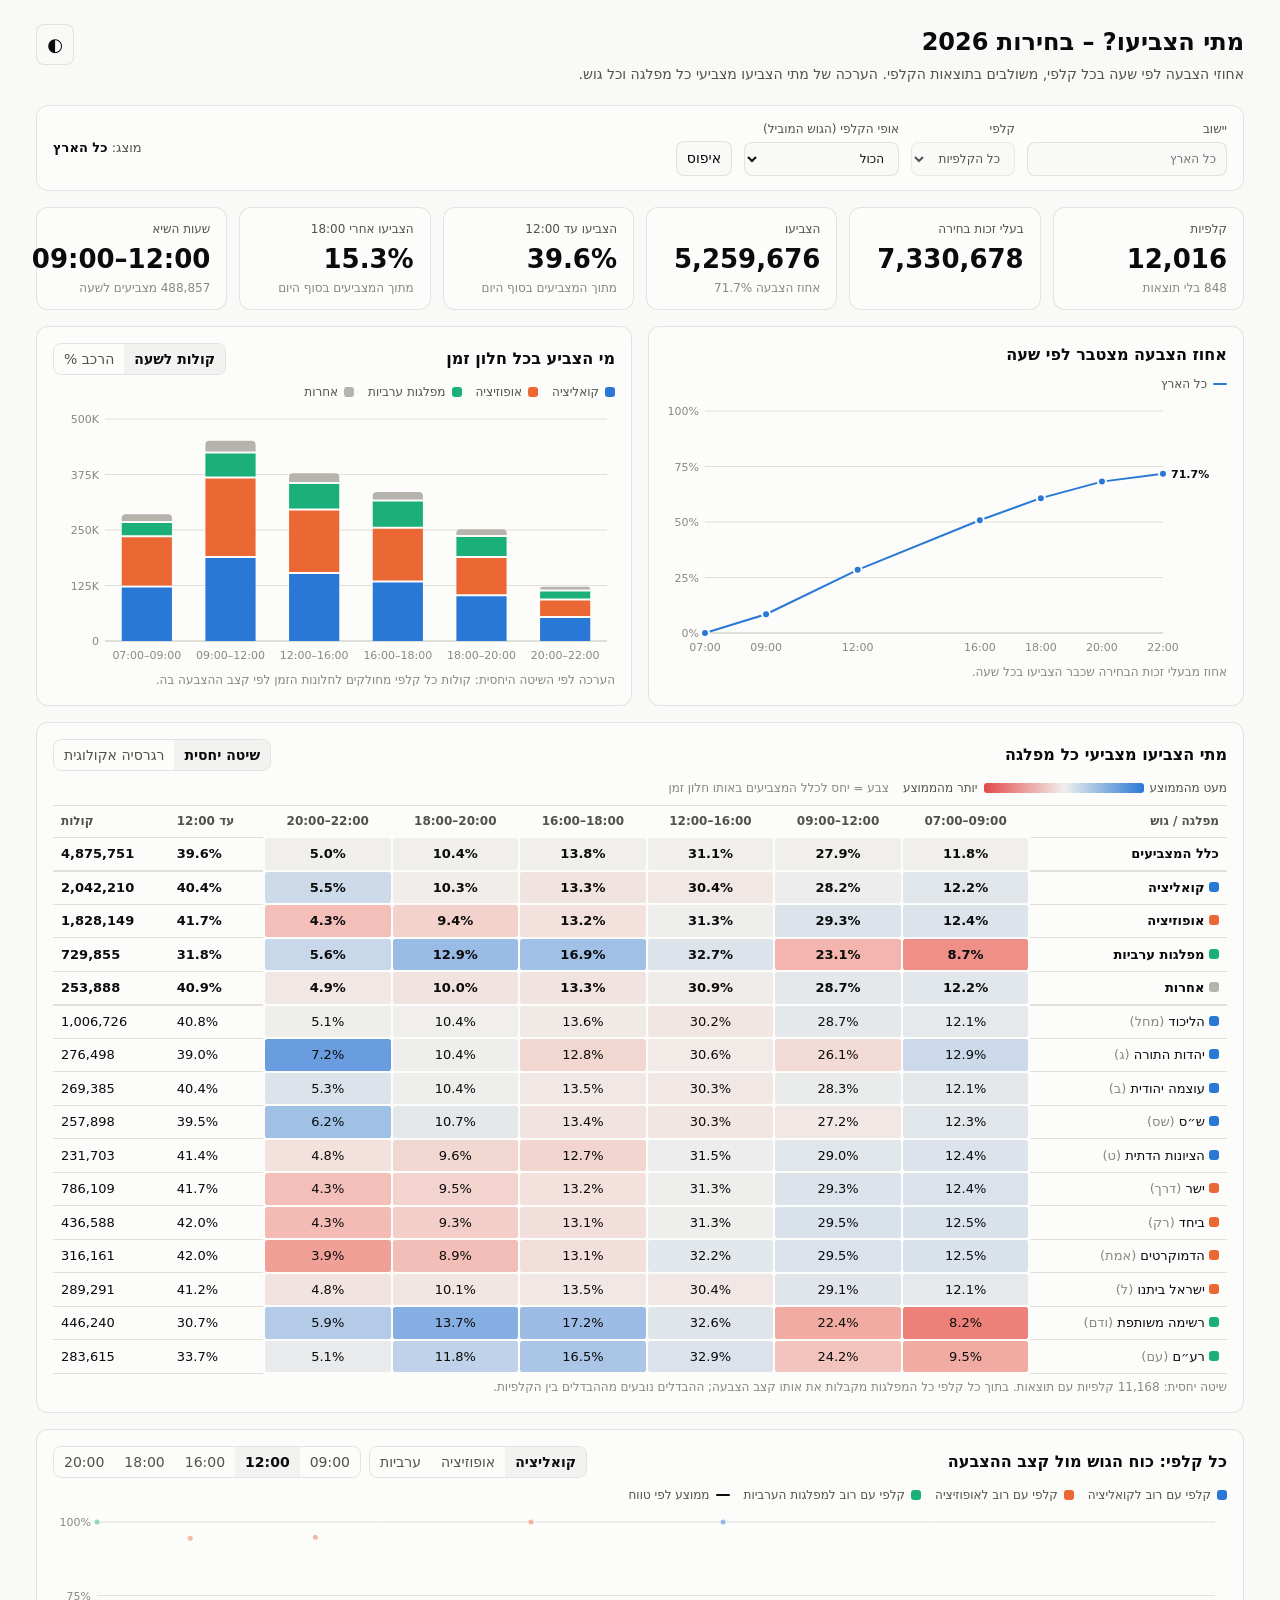
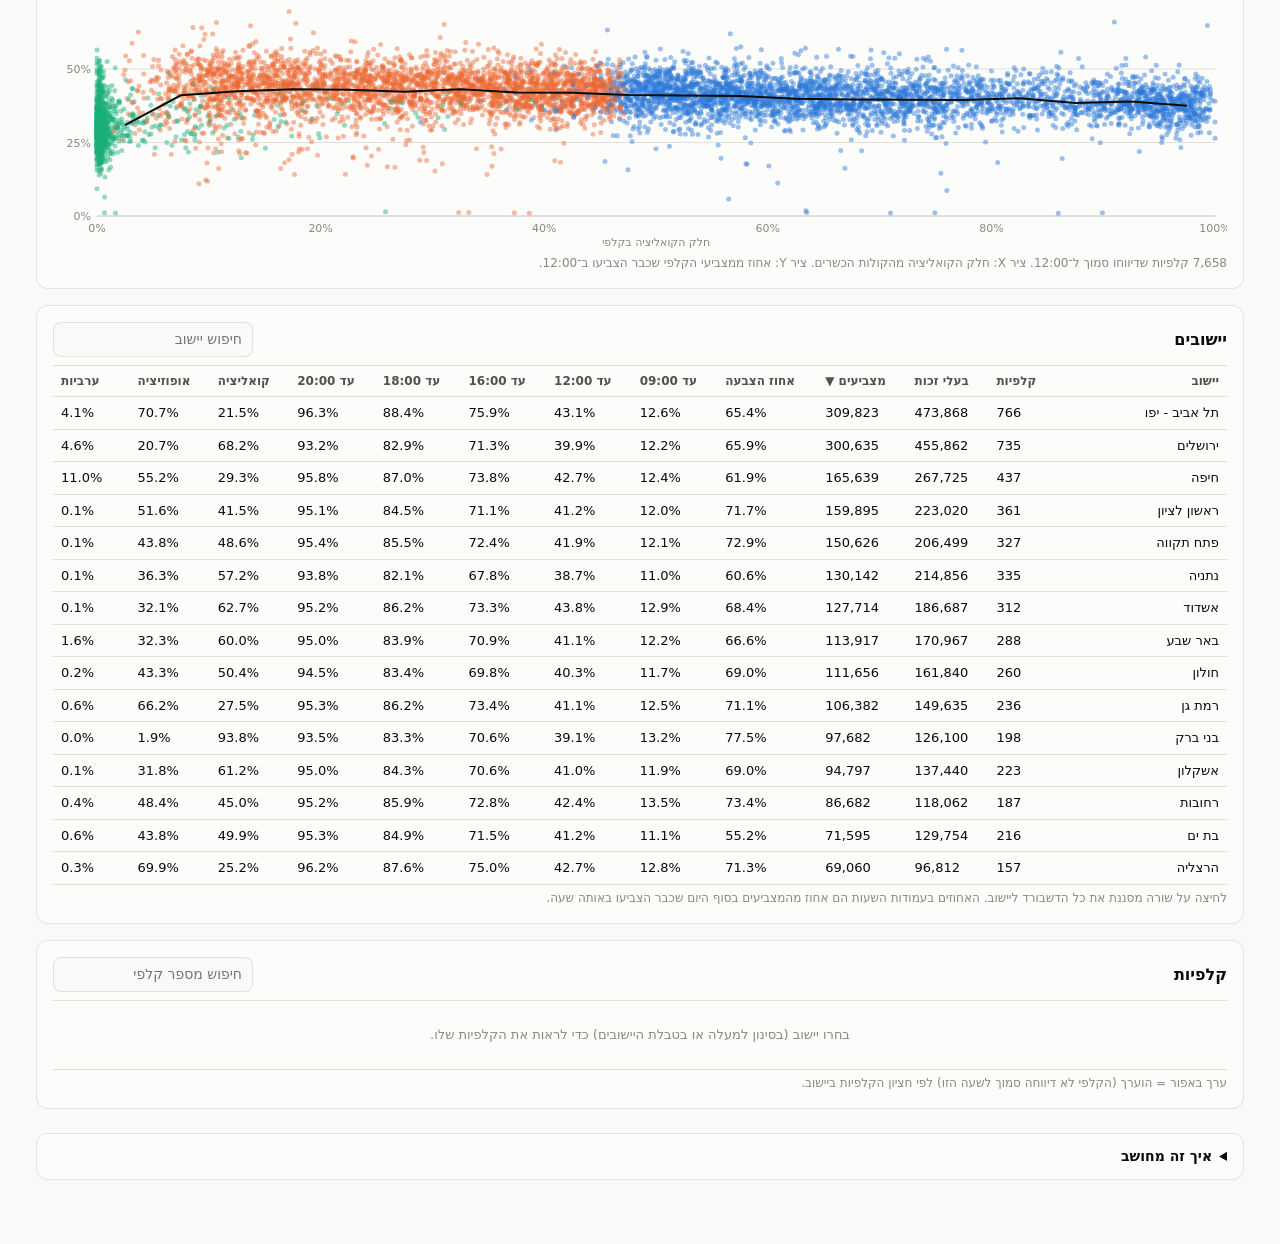
==== docs/index.html @ 093d6833 "Add hourly turnout dashboard by ballot box, city and bloc Joins the hourly turnout files with ballot" ====
<!doctype html>
<html lang="he" dir="rtl">
<head>
<meta charset="utf-8">
<meta name="viewport" content="width=device-width, initial-scale=1">
<title>הצבעה לפי שעות – בחירות 2026</title>
<style>
:root {
  color-scheme: light;
  --page: #f9f9f7;
  --surface: #fcfcfb;
  --ink: #0b0b0b;
  --ink-2: #52514e;
  --muted: #898781;
  --grid: #e1e0d9;
  --axis: #c3c2b7;
  --border: rgba(11,11,11,0.10);
  --wash: rgba(11,11,11,0.04);
  --coalition: #2a78d6;
  --opposition: #eb6834;
  --arab: #1baf7a;
  --other: #b5b3ab;
  --national: #898781;
  --pos: #2a78d6;
  --neg: #e34948;
  --mid: #f0efec;
  --accent: #2a78d6;
}
@media (prefers-color-scheme: dark) {
  :root:not([data-theme="light"]) {
    color-scheme: dark;
    --page: #0d0d0d;
    --surface: #1a1a19;
    --ink: #f0efec;
    --ink-2: #c3c2b7;
    --muted: #898781;
    --grid: #2c2c2a;
    --axis: #383835;
    --border: rgba(255,255,255,0.10);
    --wash: rgba(255,255,255,0.05);
    --coalition: #3987e5;
    --opposition: #d95926;
    --arab: #199e70;
    --other: #5f5e5a;
    --pos: #3987e5;
    --neg: #e66767;
    --mid: #383835;
    --accent: #3987e5;
  }
}
:root[data-theme="dark"] {
  color-scheme: dark;
  --page: #0d0d0d;
  --surface: #1a1a19;
  --ink: #f0efec;
  --ink-2: #c3c2b7;
  --muted: #898781;
  --grid: #2c2c2a;
  --axis: #383835;
  --border: rgba(255,255,255,0.10);
  --wash: rgba(255,255,255,0.05);
  --coalition: #3987e5;
  --opposition: #d95926;
  --arab: #199e70;
  --other: #5f5e5a;
  --pos: #3987e5;
  --neg: #e66767;
  --mid: #383835;
  --accent: #3987e5;
}
* { box-sizing: border-box; }
body {
  margin: 0; background: var(--page); color: var(--ink);
  font: 14px/1.5 system-ui, -apple-system, "Segoe UI", Arial, sans-serif;
}
main { max-width: 1240px; margin: 0 auto; padding: 24px 16px 64px; }
h1 { font-size: 24px; margin: 0 0 4px; font-weight: 650; }
h2 { font-size: 16px; margin: 0; font-weight: 600; }
.sub { color: var(--ink-2); margin: 0 0 20px; }
.note { color: var(--muted); font-size: 12px; margin: 4px 0 0; }
.filters {
  display: flex; flex-wrap: wrap; gap: 12px; align-items: end;
  background: var(--surface); border: 1px solid var(--border); border-radius: 12px;
  padding: 14px 16px; margin-bottom: 16px; position: sticky; top: 0; z-index: 5;
}
.filters label { display: flex; flex-direction: column; gap: 4px; font-size: 12px; color: var(--ink-2); }
input, select, button {
  font: inherit; color: var(--ink); background: var(--page);
  border: 1px solid var(--border); border-radius: 8px; padding: 6px 10px; min-height: 34px;
}
input[type=search] { width: 200px; }
button { cursor: pointer; }
button:hover, select:hover { background: var(--wash); }
.seg { display: inline-flex; border: 1px solid var(--border); border-radius: 8px; overflow: hidden; }
.seg button { border: 0; border-radius: 0; min-height: 30px; padding: 4px 10px; background: transparent; color: var(--ink-2); }
.seg button.on { background: var(--wash); color: var(--ink); font-weight: 600; }
.selection { font-size: 13px; color: var(--ink-2); margin-inline-start: auto; align-self: center; }
.selection b { color: var(--ink); }
.kpis { display: grid; grid-template-columns: repeat(auto-fit, minmax(170px, 1fr)); gap: 12px; margin-bottom: 16px; }
.kpi { background: var(--surface); border: 1px solid var(--border); border-radius: 12px; padding: 12px 16px; }
.kpi .k { font-size: 12px; color: var(--ink-2); }
.kpi .v { font-size: 26px; font-weight: 600; margin-top: 2px; white-space: nowrap; }
.kpi .d { font-size: 12px; color: var(--muted); }
.grid { display: grid; grid-template-columns: 1fr 1fr; gap: 16px; }
@media (max-width: 900px) { .grid { grid-template-columns: 1fr; } }
.card {
  background: var(--surface); border: 1px solid var(--border); border-radius: 12px;
  padding: 16px; min-width: 0;
}
.card.wide { grid-column: 1 / -1; }
@media (max-width: 700px) { .filters { position: static; } input[type=search] { width: 100%; } .filters label { flex: 1 1 140px; } }
.card-head { display: flex; flex-wrap: wrap; gap: 8px 12px; align-items: center; justify-content: space-between; margin-bottom: 8px; }
.legend { display: flex; flex-wrap: wrap; gap: 4px 14px; font-size: 12px; color: var(--ink-2); margin: 4px 0 6px; }
.legend span { display: inline-flex; align-items: center; gap: 6px; }
.sw { width: 10px; height: 10px; border-radius: 3px; display: inline-block; }
.sw.line { height: 2px; width: 14px; border-radius: 1px; }
svg { display: block; width: 100%; overflow: visible; direction: ltr; }
svg text { fill: var(--muted); font-size: 11px; font-family: inherit; }
.chart { position: relative; }
canvas { display: block; width: 100%; }
.tip {
  position: fixed; pointer-events: none; z-index: 20; display: none;
  background: var(--surface); color: var(--ink); border: 1px solid var(--border);
  border-radius: 8px; padding: 8px 10px; font-size: 12px; box-shadow: 0 4px 16px rgba(0,0,0,.12);
  min-width: 140px; max-width: 260px;
}
.tip .t { font-weight: 600; margin-bottom: 4px; }
.tip .r { display: flex; justify-content: space-between; gap: 12px; }
.tip .r span:first-child { display: inline-flex; align-items: center; gap: 6px; color: var(--ink-2); }
.tablewrap { overflow: auto; max-height: 520px; border-top: 1px solid var(--grid); }
table { border-collapse: collapse; width: 100%; font-size: 13px; }
th, td { padding: 6px 8px; text-align: start; white-space: nowrap; border-bottom: 1px solid var(--grid); }
td.n, th.n { text-align: end; font-variant-numeric: tabular-nums; }
thead th { position: sticky; top: 0; background: var(--surface); color: var(--ink-2); font-weight: 600; font-size: 12px; z-index: 1; }
th.sortable { cursor: pointer; user-select: none; }
th.sortable:hover { color: var(--ink); }
tbody tr.click { cursor: pointer; }
tbody tr.click:hover td { background: var(--wash); }
tr.group td { font-weight: 600; }
tr.sep td { border-top: 2px solid var(--grid); }
.heat td.c { text-align: center; font-variant-numeric: tabular-nums; border: 2px solid var(--surface); border-radius: 6px; }
.scale { display: flex; align-items: center; gap: 6px; font-size: 12px; color: var(--ink-2); flex-wrap: wrap; }
.scale .bar { width: 160px; height: 10px; border-radius: 3px;
  background: linear-gradient(to left, var(--pos), var(--mid), var(--neg)); }
.imp { color: var(--muted); }
.empty { color: var(--muted); padding: 24px 0; text-align: center; }
details { margin-top: 24px; background: var(--surface); border: 1px solid var(--border); border-radius: 12px; padding: 12px 16px; }
details summary { cursor: pointer; font-weight: 600; }
details p, details li { color: var(--ink-2); }
.theme { position: absolute; inset-inline-end: 0; top: 0; font-size: 18px; width: 38px; }
header { position: relative; }
</style>
</head>
<body>
<main>
<header>
  <h1>מתי הצביעו? – בחירות 2026</h1>
  <p class="sub">אחוזי הצבעה לפי שעה בכל קלפי, משולבים בתוצאות הקלפי. הערכה של מתי הצביעו מצביעי כל מפלגה וכל גוש.</p>
  <button class="theme" id="theme" title="החלפת ערכת צבעים">◐</button>
</header>

<div class="filters">
  <label>יישוב
    <input type="search" id="city" list="cities" placeholder="כל הארץ">
    <datalist id="cities"></datalist>
  </label>
  <label>קלפי
    <select id="box" disabled><option value="">כל הקלפיות</option></select>
  </label>
  <label>אופי הקלפי (הגוש המוביל)
    <select id="lean">
      <option value="">הכול</option>
      <option value="coalition">רוב קואליציוני</option>
      <option value="opposition">רוב אופוזיציוני</option>
      <option value="arab">רוב למפלגות הערביות</option>
    </select>
  </label>
  <button id="reset">איפוס</button>
  <div class="selection" id="selection"></div>
</div>

<div class="kpis" id="kpis"></div>

<div class="grid">
  <section class="card">
    <div class="card-head"><h2>אחוז הצבעה מצטבר לפי שעה</h2></div>
    <div class="legend" id="lineLegend"></div>
    <div class="chart" id="lineChart"></div>
    <p class="note">אחוז מבעלי זכות הבחירה שכבר הצביעו בכל שעה.</p>
  </section>

  <section class="card">
    <div class="card-head">
      <h2>מי הצביע בכל חלון זמן</h2>
      <div class="seg" id="barMode"><button data-v="rate" class="on">קולות לשעה</button><button data-v="share">הרכב %</button></div>
    </div>
    <div class="legend" id="barLegend"></div>
    <div class="chart" id="barChart"></div>
    <p class="note">הערכה לפי השיטה היחסית: קולות כל קלפי מחולקים לחלונות הזמן לפי קצב ההצבעה בה.</p>
  </section>

  <section class="card wide">
    <div class="card-head">
      <h2>מתי הצביעו מצביעי כל מפלגה</h2>
      <div class="seg" id="method"><button data-v="prop" class="on">שיטה יחסית</button><button data-v="reg">רגרסיה אקולוגית</button></div>
    </div>
    <div class="scale"><span>מעט מהממוצע</span><span class="bar"></span><span>יותר מהממוצע</span>
      <span class="note" style="margin:0 8px">צבע = יחס לכלל המצביעים באותו חלון זמן</span></div>
    <div class="tablewrap" style="max-height:none;margin-top:8px"><table class="heat" id="heat"></table></div>
    <p class="note" id="methodNote"></p>
  </section>

  <section class="card wide">
    <div class="card-head">
      <h2>כל קלפי: כוח הגוש מול קצב ההצבעה</h2>
      <div style="display:flex;gap:8px;flex-wrap:wrap">
        <div class="seg" id="scX"><button data-v="coalition" class="on">קואליציה</button><button data-v="opposition">אופוזיציה</button><button data-v="arab">ערביות</button></div>
        <div class="seg" id="scY"><button data-v="0">09:00</button><button data-v="1" class="on">12:00</button><button data-v="2">16:00</button><button data-v="3">18:00</button><button data-v="4">20:00</button></div>
      </div>
    </div>
    <div class="legend" id="scLegend"></div>
    <div class="chart" id="scatter"></div>
    <p class="note" id="scNote"></p>
  </section>

  <section class="card wide">
    <div class="card-head">
      <h2>יישובים</h2>
      <input type="search" id="citySearch" placeholder="חיפוש יישוב">
    </div>
    <div class="tablewrap"><table id="cityTable"></table></div>
    <p class="note">לחיצה על שורה מסננת את כל הדשבורד ליישוב. האחוזים בעמודות השעות הם אחוז מהמצביעים בסוף היום שכבר הצביעו באותה שעה.</p>
  </section>

  <section class="card wide">
    <div class="card-head">
      <h2 id="boxTitle">קלפיות</h2>
      <input type="search" id="boxSearch" placeholder="חיפוש מספר קלפי">
    </div>
    <div class="tablewrap"><table id="boxTable"></table></div>
    <p class="note">ערך באפור = הוערך (הקלפי לא דיווחה סמוך לשעה הזו) לפי חציון הקלפיות ביישוב.</p>
  </section>
</div>

<details>
  <summary>איך זה מחושב</summary>
  <ul>
    <li><b>חיבור הקבצים:</b> הקלפיות מחוברות לפי סמל יישוב + מספר ברזל. 848 קלפיות שמופיעות בקובצי ההצבעה חסרות בקובץ התוצאות; הן נכללות באחוזי ההצבעה אך לא בחישובי המפלגות.</li>
    <li><b>שעת הדיווח האמיתית:</b> לכל דיווח יש שעת עדכון, ולעיתים קלפי בקובץ של 18:00 דיווחה לאחרונה ב־12:11. לכן כל דיווח מטופל כנקודה (שעת עדכון, מספר מצביעים), והערכים לשעות העגולות מחושבים באינטרפולציה בין 07:00 (אפס), הדיווחים, וספירת המצביעים הסופית בקובץ התוצאות.</li>
    <li><b>חוסרים:</b> קלפי שלא דיווחה בטווח של 75 דקות מהשעה מקבלת את חציון היישוב (אחוז מהמצביעים הסופיים), בתוך הגבולות של הדיווחים שלה עצמה. בבוקר זה נפוץ: ב־09:00 כ־4,100 קלפיות, ב־12:00 כ־3,800.</li>
    <li><b>השיטה היחסית:</b> אם עד 09:00 הצביעו בקלפי 14% מהמצביעים של סוף היום, מניחים ש־14% מהקולות של כל מפלגה בקלפי ניתנו עד 09:00. זו ההנחה היחידה האפשרית ברמת קלפי בודדת, והיא מניחה שבתוך הקלפי מצביעי כל המפלגות הצביעו באותו קצב.</li>
    <li><b>רגרסיה אקולוגית:</b> בודקת על פני כל הקלפיות שבסינון האם קלפיות שבהן מפלגה חזקה מצביעות מוקדם או מאוחר, ומעריכה את חלק מצביעי כל מפלגה בכל חלון זמן (ריבועים פחותים לא שליליים, עם כיווץ קל לכיוון הממוצע כדי לייצב מפלגות קטנות). היא יכולה לחשוף הבדלים שהשיטה היחסית "מוחקת", אבל היא הערכה סטטיסטית ורגישה לרעש, במיוחד למפלגות קטנות או לסינון צר. נדרשות לפחות 60 קלפיות בלי ערכים משוערים.</li>
    <li><b>"מדגם ארצי"</b> בקובצי ההצבעה (למשל 55.7% ב־16:00) אינו סכום הקלפיות, ולכן לא נעשה בו שימוש. הנתונים כאן הם סכום הקלפיות בפועל.</li>
    <li>מפלגות שאינן ברשימת הגושים מוצגות כ"אחרות" בלבד.</li>
  </ul>
</details>
</main>
<div class="tip" id="tip"></div>

<script src="data.js"></script>
<script>
"use strict";
const D = window.ELECTION_DATA;
const HOURS = D.meta.hours;                       // [9,12,16,18,20]
const POINTS = [7, ...HOURS, 22];                 // cumulative curve x-values
const WINDOWS = POINTS.slice(0, -1).map((h, i) => [h, POINTS[i + 1]]);
// LRI…PDI keeps "07:00–09:00" left-to-right inside Hebrew text
const WLABEL = WINDOWS.map(([a, b]) => `\u2066${pad(a)}–${pad(b)}\u2069`);
const PARTIES = D.meta.parties;
const BLOCS = [
  { key: "coalition", name: "קואליציה" },
  { key: "opposition", name: "אופוזיציה" },
  { key: "arab", name: "מפלגות ערביות" },
];
const BLOC_NAME = Object.fromEntries(BLOCS.map(b => [b.key, b.name]));
BLOC_NAME.other = "אחרות";
const STACK = ["coalition", "opposition", "arab", "other"];
const CITY = D.cities.map(([code, name]) => ({ code, name }));
const fmt = n => Math.round(n).toLocaleString("he-IL");
const pct = (x, d = 1) => (x == null || !isFinite(x)) ? "—" : (x * 100).toFixed(d) + "%";
function pad(h) { return String(h).padStart(2, "0") + ":00"; }
const css = v => getComputedStyle(document.documentElement).getPropertyValue(v).trim();

// ---------- box records ----------
const BOXES = D.boxes.map(([c, box, bzb, final, cum, imp, valid, votes], i) => {
  const curve = [0, ...cum, final];
  const b = { i, c, box, bzb, final, curve, imp, valid, votes };
  if (votes) {
    const bl = { coalition: 0, opposition: 0, arab: 0 };
    votes.forEach((v, k) => bl[PARTIES[k].bloc] += v);
    bl.other = valid - bl.coalition - bl.opposition - bl.arab;
    b.blocs = bl;
    b.invalid = final - valid;
    b.lean = BLOCS.map(x => x.key).reduce((a, k) => bl[k] > bl[a] ? k : a, "coalition");
  }
  return b;
});
const byCity = CITY.map(() => []);
BOXES.forEach(b => byCity[b.c].push(b));

// ---------- state ----------
const state = { city: null, box: null, lean: "", barMode: "rate", method: "prop", scX: "coalition", scY: 1,
                citySort: { key: "voters", dir: -1 }, citySearch: "", boxSearch: "" };

function selected() {
  let bs = state.city == null ? BOXES : byCity[state.city];
  if (state.box != null) bs = [BOXES[state.box]];
  if (state.lean) bs = bs.filter(b => b.lean === state.lean);
  return bs;
}

// ---------- aggregation ----------
function aggregate(bs) {
  const a = { n: bs.length, bzb: 0, final: 0, curve: POINTS.map(() => 0), nRes: 0,
              resFinal: 0, win: WINDOWS.map(() => 0),
              party: PARTIES.map(() => ({ total: 0, win: WINDOWS.map(() => 0) })),
              bloc: Object.fromEntries(STACK.map(k => [k, { total: 0, win: WINDOWS.map(() => 0) }])) };
  for (const b of bs) {
    a.bzb += b.bzb; a.final += b.final;
    b.curve.forEach((v, k) => a.curve[k] += v);
    if (!b.votes) continue;
    a.nRes++; a.resFinal += b.final;
    for (let w = 0; w < WINDOWS.length; w++) {
      const share = (b.curve[w + 1] - b.curve[w]) / b.final;
      a.win[w] += b.final * share;
      b.votes.forEach((v, k) => a.party[k].win[w] += v * share);
      for (const k of STACK) a.bloc[k].win[w] += b.blocs[k] * share;
    }
    b.votes.forEach((v, k) => a.party[k].total += v);
    for (const k of STACK) a.bloc[k].total += b.blocs[k];
  }
  return a;
}
const NATIONAL = aggregate(BOXES);

// ---------- ecological regression (non-negative least squares) ----------
function nnls(G, c, iters = 3000) {
  const k = c.length, x = new Array(k).fill(0);
  for (let it = 0; it < iters; it++) {
    let moved = 0;
    for (let j = 0; j < k; j++) {
      if (G[j][j] <= 0) continue;
      let g = c[j];
      for (let m = 0; m < k; m++) g -= G[j][m] * x[m];
      const nx = Math.max(0, x[j] + g / G[j][j]);
      moved = Math.max(moved, Math.abs(nx - x[j])); x[j] = nx;
    }
    if (moved < 1e-7) break;
  }
  return x;
}
// columns: given groups + other parties + invalid. Returns per-column fraction of its voters in each window.
// A mild ridge pulls each estimate toward the all-voters share, so collinear or thin columns don't swing to 0.
const RIDGE = 0.1;
function regress(bs, columnsOf, nCols) {
  const rows = bs.filter(b => b.votes && b.imp === 0);
  if (rows.length < 60) return { ok: false, n: rows.length };
  const k = nCols, G = [...Array(k)].map(() => new Array(k).fill(0));
  const C = WINDOWS.map(() => new Array(k).fill(0)), tot = new Array(k).fill(0);
  for (const b of rows) {
    const x = columnsOf(b);
    for (let j = 0; j < k; j++) {
      tot[j] += x[j];
      if (!x[j]) continue;
      for (let m = 0; m < k; m++) G[j][m] += x[j] * x[m];
      for (let w = 0; w < WINDOWS.length; w++) C[w][j] += x[j] * (b.curve[w + 1] - b.curve[w]);
    }
  }
  const finalSum = rows.reduce((s, b) => s + b.final, 0);
  const prior = WINDOWS.map((_, w) => rows.reduce((s, b) => s + b.curve[w + 1] - b.curve[w], 0) / finalSum);
  const Gr = G.map((r, j) => r.map((v, m) => j === m ? v * (1 + RIDGE) : v));
  const beta = WINDOWS.map((_, w) => nnls(Gr, C[w].map((v, j) => v + RIDGE * G[j][j] * prior[w])));
  const out = [];
  for (let j = 0; j < k; j++) {
    const s = beta.reduce((a, bw) => a + bw[j], 0);
    out.push(tot[j] < 1500 || s <= 0 ? null : beta.map(bw => bw[j] / s));
  }
  return { ok: true, n: rows.length, out };
}
const partyCols = b => [...b.votes, b.blocs.other, b.invalid];
const blocCols = b => [b.blocs.coalition, b.blocs.opposition, b.blocs.arab, b.blocs.other, b.invalid];

// ---------- tooltip ----------
const tip = document.getElementById("tip");
function showTip(ev, title, rows) {
  tip.innerHTML = `<div class="t">${title}</div>` + rows.map(([label, val, color]) =>
    `<div class="r"><span>${color ? `<i class="sw" style="background:${color}"></i>` : ""}${label}</span><span>${val}</span></div>`).join("");
  tip.style.display = "block";
  const r = tip.getBoundingClientRect();
  let x = ev.clientX + 14, y = ev.clientY + 14;
  if (x + r.width > innerWidth - 8) x = ev.clientX - r.width - 14;
  if (y + r.height > innerHeight - 8) y = ev.clientY - r.height - 14;
  tip.style.left = Math.max(8, x) + "px"; tip.style.top = Math.max(8, y) + "px";
}
function hideTip() { tip.style.display = "none"; }

// ---------- svg helpers ----------
const NS = "http://www.w3.org/2000/svg";
function el(tag, attrs = {}, parent) {
  const e = document.createElementNS(NS, tag);
  for (const k in attrs) e.setAttribute(k, attrs[k]);
  if (parent) parent.appendChild(e);
  return e;
}
function niceMax(v) {
  if (v <= 0) return 1;
  const p = Math.pow(10, Math.floor(Math.log10(v))), f = v / p;
  return (f <= 1 ? 1 : f <= 2 ? 2 : f <= 2.5 ? 2.5 : f <= 5 ? 5 : 10) * p;
}
function legend(id, items) {
  document.getElementById(id).innerHTML = items.map(([name, color, line]) =>
    `<span><i class="sw${line ? " line" : ""}" style="background:${color}"></i>${name}</span>`).join("");
}

// ---------- line chart: cumulative turnout ----------
function drawLine(sel, agg) {
  const host = document.getElementById("lineChart");
  host.innerHTML = "";
  const W = host.clientWidth, H = 260, m = { l: 40, r: 64, t: 12, b: 26 };
  const svg = el("svg", { viewBox: `0 0 ${W} ${H}`, height: H }, host);
  const x = h => m.l + (h - 7) / 15 * (W - m.l - m.r);
  const series = [{ name: sel, color: css("--accent"), v: agg.curve.map(c => c / agg.bzb) }];
  if (state.city != null || state.box != null || state.lean)
    series.push({ name: "כל הארץ", color: css("--national"), v: NATIONAL.curve.map(c => c / NATIONAL.bzb) });
  const ymax = Math.min(1, niceMax(Math.max(...series.flatMap(s => s.v)) * 1.05));
  const y = v => H - m.b - v / ymax * (H - m.t - m.b);
  for (let t = 0; t <= 4; t++) {
    const v = ymax * t / 4;
    el("line", { x1: m.l, x2: W - m.r, y1: y(v), y2: y(v), stroke: t ? css("--grid") : css("--axis") }, svg);
    el("text", { x: m.l - 6, y: y(v) + 4, "text-anchor": "end" }, svg).textContent = Math.round(v * 100) + "%";
  }
  let lastX = -1e9;
  POINTS.forEach(h => {
    if (h !== 22 && (x(h) - lastX < 40 || x(22) - x(h) < 40)) return;
    lastX = x(h); el("text", { x: x(h), y: H - 8, "text-anchor": "middle" }, svg).textContent = pad(h);
  });
  const cross = el("line", { y1: m.t, y2: H - m.b, stroke: css("--axis"), visibility: "hidden" }, svg);
  series.slice().reverse().forEach(s => {
    el("polyline", { points: s.v.map((v, k) => `${x(POINTS[k])},${y(v)}`).join(" "), fill: "none",
      stroke: s.color, "stroke-width": 2, "stroke-linejoin": "round" }, svg);
    s.v.forEach((v, k) => el("circle", { cx: x(POINTS[k]), cy: y(v), r: 4, fill: s.color,
      stroke: css("--surface"), "stroke-width": 2 }, svg));
  });
  // direct label at the end of each line, nudged apart if they collide
  const ends = series.map(s => ({ s, yy: y(s.v[s.v.length - 1]) })).sort((a, b) => a.yy - b.yy);
  for (let k = 1; k < ends.length; k++) if (ends[k].yy - ends[k - 1].yy < 14) ends[k].yy = ends[k - 1].yy + 14;
  ends.forEach(({ s, yy }) => {
    const t = el("text", { x: W - m.r + 8, y: yy + 4, "text-anchor": "start" }, svg);
    t.textContent = pct(s.v[s.v.length - 1]); t.style.fill = css("--ink"); t.style.fontWeight = 600;
  });
  legend("lineLegend", series.map(s => [s.name, s.color, true]));
  const hit = el("rect", { x: m.l, y: m.t, width: W - m.l - m.r, height: H - m.t - m.b, fill: "transparent" }, svg);
  hit.addEventListener("mousemove", ev => {
    const r = svg.getBoundingClientRect(), px = (ev.clientX - r.left) * W / r.width;
    let k = 0; POINTS.forEach((h, j) => { if (Math.abs(x(h) - px) < Math.abs(x(POINTS[k]) - px)) k = j; });
    cross.setAttribute("x1", x(POINTS[k])); cross.setAttribute("x2", x(POINTS[k])); cross.setAttribute("visibility", "visible");
    const rows = series.map(s => [s.name, pct(s.v[k]), s.color]);
    if (k > 0 && k < POINTS.length - 1) rows.push(["חלק מהמצביעים הסופיים", pct(agg.curve[k] / agg.final)]);
    rows.push(["מצביעים", fmt(agg.curve[k])]);
    showTip(ev, `עד ${pad(POINTS[k])}`, rows);
  });
  hit.addEventListener("mouseleave", () => { cross.setAttribute("visibility", "hidden"); hideTip(); });
}

// ---------- stacked bar: who voted in each window ----------
function drawBars(agg) {
  const host = document.getElementById("barChart");
  host.innerHTML = "";
  legend("barLegend", STACK.map(k => [BLOC_NAME[k], css("--" + k)]));
  if (!agg.nRes) { host.innerHTML = `<div class="empty">אין תוצאות לקלפיות שנבחרו</div>`; return; }
  const W = host.clientWidth, H = 260, m = { l: 52, r: 8, t: 12, b: 26 };
  const svg = el("svg", { viewBox: `0 0 ${W} ${H}`, height: H }, host);
  const rate = state.barMode === "rate";
  const vals = WINDOWS.map(([a, b], w) => {
    const tot = STACK.reduce((s, k) => s + agg.bloc[k].win[w], 0);
    return STACK.map(k => rate ? agg.bloc[k].win[w] / (b - a) : agg.bloc[k].win[w] / tot);
  });
  const ymax = rate ? niceMax(Math.max(...vals.map(v => v.reduce((a, b) => a + b, 0)))) : 1;
  const y = v => H - m.b - v / ymax * (H - m.t - m.b);
  for (let t = 0; t <= 4; t++) {
    const v = ymax * t / 4;
    el("line", { x1: m.l, x2: W - m.r, y1: y(v), y2: y(v), stroke: t ? css("--grid") : css("--axis") }, svg);
    el("text", { x: m.l - 6, y: y(v) + 4, "text-anchor": "end" }, svg).textContent =
      rate ? (v >= 1000 ? fmt(v / 1000) + "K" : fmt(v)) : Math.round(v * 100) + "%";
  }
  const band = (W - m.l - m.r) / WINDOWS.length, bw = Math.min(56, band * 0.6);
  vals.forEach((v, w) => {
    const cx = m.l + band * (w + 0.5);
    el("text", { x: cx, y: H - 8, "text-anchor": "middle" }, svg).textContent =
      band < 76 ? `${String(WINDOWS[w][0]).padStart(2, "0")}–${String(WINDOWS[w][1]).padStart(2, "0")}` : WLABEL[w];
    let acc = 0;
    const top = v.reduce((a, b, k) => b > 0 ? k : a, 0);
    v.forEach((val, k) => {
      if (val <= 0) return;
      const y0 = y(acc), y1 = y(acc + val); acc += val;
      const h = Math.max(0, y0 - y1 - (k === top ? 0 : 2)), x0 = cx - bw / 2;
      const r = k === top ? Math.min(4, h) : 0;
      el("path", { d: `M${x0},${y0}V${y0 - h + r}q0,-${r} ${r},-${r}H${x0 + bw - r}q${r},0 ${r},${r}V${y0}Z`,
        fill: css("--" + STACK[k]) }, svg);
    });
    const hit = el("rect", { x: cx - band / 2, y: m.t, width: band, height: H - m.t - m.b, fill: "transparent" }, svg);
    hit.addEventListener("mousemove", ev => {
      const totVotes = STACK.reduce((s, k) => s + agg.bloc[k].win[w], 0);
      showTip(ev, `${WLABEL[w]} · ${fmt(totVotes)} קולות כשרים (הערכה)`, STACK.map(k =>
        [BLOC_NAME[k], `${fmt(agg.bloc[k].win[w])} · ${pct(agg.bloc[k].win[w] / totVotes)}`, css("--" + k)]));
    });
    hit.addEventListener("mouseleave", hideTip);
  });
}

// ---------- heat table: when each party's voters voted ----------
function heatColor(ratio) {
  if (ratio == null || !isFinite(ratio) || ratio <= 0) return "transparent";
  const t = Math.max(-1, Math.min(1, Math.log2(ratio) / 0.5));
  const pctMix = Math.round(Math.abs(t) * 70);
  return `color-mix(in oklab, var(${t >= 0 ? "--pos" : "--neg"}) ${pctMix}%, var(--mid))`;
}
function drawHeat(bs, agg) {
  const tbl = document.getElementById("heat");
  const note = document.getElementById("methodNote");
  if (!agg.nRes) { tbl.innerHTML = `<tr><td class="empty">אין תוצאות לקלפיות שנבחרו</td></tr>`; note.textContent = ""; return; }
  const all = agg.win.map(v => v / agg.resFinal);           // all voters' share in each window
  let partyShares, blocShares;
  if (state.method === "prop") {
    partyShares = agg.party.map(p => p.total ? p.win.map(v => v / p.total) : null);
    blocShares = STACK.map(k => agg.bloc[k].total ? agg.bloc[k].win.map(v => v / agg.bloc[k].total) : null);
    note.textContent = `שיטה יחסית: ${fmt(agg.nRes)} קלפיות עם תוצאות. בתוך כל קלפי כל המפלגות מקבלות את אותו קצב הצבעה; ההבדלים נובעים מההבדלים בין הקלפיות.`;
  } else {
    const rp = regress(bs, partyCols, PARTIES.length + 2), rb = regress(bs, blocCols, 5);
    if (!rp.ok) {
      tbl.innerHTML = `<tr><td class="empty">רגרסיה דורשת לפחות 60 קלפיות בלי ערכים משוערים (יש ${rp.n}). הרחיבו את הסינון או עברו לשיטה היחסית.</td></tr>`;
      note.textContent = ""; return;
    }
    partyShares = rp.out.slice(0, PARTIES.length);
    blocShares = rb.out.slice(0, 4);
    note.textContent = `רגרסיה אקולוגית על ${fmt(rp.n)} קלפיות בלי ערכים משוערים. הערכה סטטיסטית: למפלגות קטנות או בסינון צר התוצאה רועשת. "—" = מעט מדי קולות להערכה.`;
  }
  const row = (name, shares, total, color, cls = "") => {
    const cells = WINDOWS.map((_, w) => {
      const s = shares ? shares[w] : null;
      const ratio = s == null ? null : s / all[w];
      return `<td class="c" style="background:${heatColor(ratio)}" title="${s == null ? "" : "פי " + ratio.toFixed(2) + " מכלל המצביעים"}">${pct(s)}</td>`;
    }).join("");
    const by12 = shares ? shares[0] + shares[1] : null;
    return `<tr class="${cls}"><td>${color ? `<i class="sw" style="background:${color}"></i> ` : ""}${name}</td>${cells}
      <td class="n">${pct(by12)}</td><td class="n">${fmt(total)}</td></tr>`;
  };
  let html = `<thead><tr><th>מפלגה / גוש</th>${WLABEL.map(l => `<th class="n" style="text-align:center">${l}</th>`).join("")}
    <th class="n">עד 12:00</th><th class="n">קולות</th></tr></thead><tbody>`;
  html += row("כלל המצביעים", all, agg.resFinal, null, "group");
  STACK.forEach((k, j) => html += row(BLOC_NAME[k], blocShares[j], agg.bloc[k].total, css("--" + k), j === 0 ? "group sep" : "group"));
  PARTIES.forEach((p, k) => html += row(`${p.name} <span class="imp">(${p.code})</span>`, partyShares[k], agg.party[k].total,
    css("--" + p.bloc), k === 0 ? "sep" : ""));
  tbl.innerHTML = html + "</tbody>";
}

// ---------- scatter: bloc share vs voting pace ----------
function drawScatter(bs) {
  const host = document.getElementById("scatter");
  host.innerHTML = "";
  legend("scLegend", [...BLOCS.map(b => [`קלפי עם רוב ל${b.key === "arab" ? "מפלגות הערביות" : b.name}`, css("--" + b.key)]),
                      ["ממוצע לפי טווח", css("--ink"), true]]);
  const hi = state.scY, X = state.scX;
  const pts = bs.filter(b => b.votes && b.valid > 0 && !(b.imp & (1 << hi)))
                .map(b => ({ b, x: b.blocs[X] / b.valid, y: b.curve[hi + 1] / b.final }));
  document.getElementById("scNote").textContent =
    `${fmt(pts.length)} קלפיות שדיווחו סמוך ל־${pad(HOURS[hi])}. ציר X: חלק ה${BLOC_NAME[X]} מהקולות הכשרים. ציר Y: אחוז ממצביעי הקלפי שכבר הצביעו ב־${pad(HOURS[hi])}.`;
  if (!pts.length) { host.innerHTML = `<div class="empty">אין קלפיות להצגה</div>`; return; }
  const W = host.clientWidth, H = 340, m = { l: 44, r: 12, t: 12, b: 34 };
  const ymax = Math.min(1, niceMax(Math.max(...pts.map(p => p.y)) * 1.02));
  const sx = v => m.l + v * (W - m.l - m.r), sy = v => H - m.b - v / ymax * (H - m.t - m.b);
  const dpr = devicePixelRatio || 1;
  const cv = document.createElement("canvas");
  cv.width = W * dpr; cv.height = H * dpr; cv.style.height = H + "px";
  host.appendChild(cv);
  const g = cv.getContext("2d"); g.scale(dpr, dpr);
  g.font = "11px system-ui, sans-serif";
  g.strokeStyle = css("--grid"); g.fillStyle = css("--muted"); g.lineWidth = 1;
  g.textAlign = "right";
  for (let t = 0; t <= 4; t++) {
    const v = ymax * t / 4; g.beginPath(); g.moveTo(m.l, sy(v)); g.lineTo(W - m.r, sy(v));
    g.strokeStyle = t ? css("--grid") : css("--axis"); g.stroke();
    g.fillText(Math.round(v * 100) + "%", m.l - 6, sy(v) + 4);
  }
  g.textAlign = "center";
  for (let t = 0; t <= 10; t += 2) g.fillText(t * 10 + "%", sx(t / 10), H - m.b + 16);
  g.fillText(`חלק ה${BLOC_NAME[X]} בקלפי`, (m.l + W - m.r) / 2, H - 4);
  const r = pts.length > 3000 ? 2.5 : 4;
  g.globalAlpha = pts.length > 3000 ? 0.45 : 0.75;
  for (const p of pts) { g.fillStyle = css("--" + p.b.lean); g.beginPath(); g.arc(sx(p.x), sy(p.y), r, 0, 7); g.fill(); }
  g.globalAlpha = 1;
  // binned mean
  const bins = [...Array(20)].map(() => [0, 0]);
  for (const p of pts) { const k = Math.min(19, Math.floor(p.x * 20)); bins[k][0] += p.y * p.b.final; bins[k][1] += p.b.final; }
  g.strokeStyle = css("--ink"); g.lineWidth = 2; g.beginPath(); let started = false;
  bins.forEach(([s, n], k) => {
    if (n < 2000) return;
    const px = sx((k + 0.5) / 20), py = sy(s / n);
    started ? g.lineTo(px, py) : g.moveTo(px, py); started = true;
  });
  g.stroke();
  // hover: nearest point
  cv.addEventListener("mousemove", ev => {
    const rc = cv.getBoundingClientRect(), mx = ev.clientX - rc.left, my = ev.clientY - rc.top;
    let best = null, bd = 100;
    for (const p of pts) { const d = (sx(p.x) - mx) ** 2 + (sy(p.y) - my) ** 2; if (d < bd) { bd = d; best = p; } }
    if (!best) return hideTip();
    const b = best.b;
    showTip(ev, `${CITY[b.c].name} · קלפי ${b.box}`, [
      [`עד ${pad(HOURS[hi])}`, pct(best.y)],
      ...BLOCS.map(x => [x.name, pct(b.blocs[x.key] / b.valid), css("--" + x.key)]),
      ["אחוז הצבעה סופי", pct(b.final / b.bzb)],
    ]);
  });
  cv.addEventListener("mouseleave", hideTip);
  cv.addEventListener("click", ev => { /* reuse hover target */ });
}

// ---------- city table ----------
function cityRows() {
  return CITY.map((c, ci) => {
    let bs = byCity[ci]; if (state.lean) bs = bs.filter(b => b.lean === state.lean);
    if (!bs.length) return null;
    const a = aggregate(bs), valid = STACK.reduce((s, k) => s + a.bloc[k].total, 0);
    return { ci, name: c.name, n: bs.length, bzb: a.bzb, voters: a.final, turnout: a.final / a.bzb,
      h: HOURS.map((_, k) => a.curve[k + 1] / a.final),
      coalition: valid ? a.bloc.coalition.total / valid : null, opposition: valid ? a.bloc.opposition.total / valid : null,
      arab: valid ? a.bloc.arab.total / valid : null };
  }).filter(Boolean);
}
let CITY_CACHE = null, CITY_CACHE_LEAN = null;
function drawCities() {
  if (CITY_CACHE_LEAN !== state.lean) { CITY_CACHE = cityRows(); CITY_CACHE_LEAN = state.lean; }
  const cols = [["name", "יישוב"], ["n", "קלפיות"], ["bzb", "בעלי זכות"], ["voters", "מצביעים"], ["turnout", "אחוז הצבעה"],
    ...HOURS.map((h, k) => ["h" + k, "עד " + pad(h)]), ["coalition", "קואליציה"], ["opposition", "אופוזיציה"], ["arab", "ערביות"]];
  const val = (r, k) => k[0] === "h" && k.length === 2 ? r.h[+k[1]] : r[k];
  const { key, dir } = state.citySort, q = state.citySearch.trim();
  const rows = CITY_CACHE.filter(r => !q || r.name.includes(q))
    .sort((a, b) => key === "name" ? dir * a.name.localeCompare(b.name, "he") : dir * ((val(a, key) ?? -1) - (val(b, key) ?? -1)));
  const cell = (r, k) => k === "name" ? `<td>${r.name}</td>` :
    `<td class="n">${["n", "bzb", "voters"].includes(k) ? fmt(val(r, k)) : pct(val(r, k))}</td>`;
  document.getElementById("cityTable").innerHTML =
    `<thead><tr>${cols.map(([k, l]) => `<th class="sortable ${k === "name" ? "" : "n"}" data-k="${k}">${l}${key === k ? (dir > 0 ? " ▲" : " ▼") : ""}</th>`).join("")}</tr></thead>
     <tbody>${rows.map(r => `<tr class="click" data-ci="${r.ci}">${cols.map(([k]) => cell(r, k)).join("")}</tr>`).join("")}</tbody>`;
}

// ---------- box table ----------
function drawBoxes(bs) {
  const title = document.getElementById("boxTitle");
  const tbl = document.getElementById("boxTable");
  if (state.city == null) {
    title.textContent = "קלפיות";
    tbl.innerHTML = `<tr><td class="empty">בחרו יישוב (בסינון למעלה או בטבלת היישובים) כדי לראות את הקלפיות שלו.</td></tr>`;
    return;
  }
  const q = state.boxSearch.trim();
  const rows = bs.filter(b => !q || String(b.box).startsWith(q));
  title.textContent = `קלפיות ב${CITY[state.city].name} (${fmt(rows.length)})`;
  const head = `<thead><tr><th>קלפי</th><th class="n">בעלי זכות</th><th class="n">מצביעים</th><th class="n">אחוז הצבעה</th>
    ${HOURS.map(h => `<th class="n">עד ${pad(h)}</th>`).join("")}
    <th class="n">קואליציה</th><th class="n">אופוזיציה</th><th class="n">ערביות</th><th>גוש מוביל</th></tr></thead>`;
  const body = rows.map(b => `<tr class="click" data-bi="${b.i}"><td>${b.box}</td><td class="n">${fmt(b.bzb)}</td>
    <td class="n">${fmt(b.final)}</td><td class="n">${pct(b.final / b.bzb)}</td>
    ${HOURS.map((_, k) => `<td class="n${b.imp & (1 << k) ? " imp" : ""}">${pct(b.curve[k + 1] / b.final)}</td>`).join("")}
    ${BLOCS.map(x => `<td class="n">${b.votes ? pct(b.blocs[x.key] / b.valid) : "—"}</td>`).join("")}
    <td>${b.lean ? `<i class="sw" style="background:${css("--" + b.lean)}"></i> ${BLOC_NAME[b.lean]}` : "אין תוצאות"}</td></tr>`).join("");
  tbl.innerHTML = head + `<tbody>${body}</tbody>`;
}

// ---------- KPIs ----------
function drawKpis(agg) {
  const rates = WINDOWS.map(([a, b], w) => (agg.curve[w + 1] - agg.curve[w]) / (b - a));
  const peak = rates.indexOf(Math.max(...rates));
  const items = [
    ["קלפיות", fmt(agg.n), agg.nRes < agg.n ? `${fmt(agg.n - agg.nRes)} בלי תוצאות` : "כולן עם תוצאות"],
    ["בעלי זכות בחירה", fmt(agg.bzb), ""],
    ["הצביעו", fmt(agg.final), `אחוז הצבעה ${pct(agg.final / agg.bzb)}`],
    ["הצביעו עד 12:00", pct(agg.curve[2] / agg.final), "מתוך המצביעים בסוף היום"],
    ["הצביעו אחרי 18:00", pct((agg.final - agg.curve[4]) / agg.final), "מתוך המצביעים בסוף היום"],
    ["שעות השיא", WLABEL[peak], `${fmt(rates[peak])} מצביעים לשעה`],
  ];
  document.getElementById("kpis").innerHTML = items.map(([k, v, d]) =>
    `<div class="kpi"><div class="k">${k}</div><div class="v">${v}</div><div class="d">${d}</div></div>`).join("");
}

// ---------- render ----------
function selectionLabel() {
  const parts = [];
  parts.push(state.city == null ? "כל הארץ" : CITY[state.city].name);
  if (state.box != null) parts.push("קלפי " + BOXES[state.box].box);
  if (state.lean) parts.push({ coalition: "רוב קואליציוני", opposition: "רוב אופוזיציוני", arab: "רוב למפלגות הערביות" }[state.lean]);
  return parts.join(" · ");
}
function render() {
  const bs = selected(), agg = aggregate(bs), label = selectionLabel();
  document.getElementById("selection").innerHTML = `מוצג: <b>${label}</b>`;
  drawKpis(agg);
  if (!bs.length) {
    for (const id of ["lineChart", "barChart", "scatter"]) document.getElementById(id).innerHTML = `<div class="empty">אין קלפיות שמתאימות לסינון</div>`;
    document.getElementById("heat").innerHTML = "";
  } else {
    drawLine(label, agg); drawBars(agg); drawHeat(bs, agg); drawScatter(bs);
  }
  drawCities(); drawBoxes(state.box != null ? byCity[state.city] : bs);
}

// ---------- controls ----------
const cityInput = document.getElementById("city"), boxSel = document.getElementById("box");
document.getElementById("cities").innerHTML = CITY.map(c => `<option value="${c.name}">`).join("");
function setCity(ci) {
  state.city = ci; state.box = null;
  cityInput.value = ci == null ? "" : CITY[ci].name;
  boxSel.disabled = ci == null;
  boxSel.innerHTML = `<option value="">כל הקלפיות</option>` +
    (ci == null ? "" : byCity[ci].map(b => `<option value="${b.i}">קלפי ${b.box}</option>`).join(""));
  state.boxSearch = ""; document.getElementById("boxSearch").value = "";
  render();
}
cityInput.addEventListener("change", () => {
  const v = cityInput.value.trim();
  const ci = CITY.findIndex(c => c.name === v);
  if (!v) setCity(null); else if (ci >= 0) setCity(ci);
});
cityInput.addEventListener("input", () => { if (!cityInput.value) setCity(null); });
boxSel.addEventListener("change", () => { state.box = boxSel.value === "" ? null : +boxSel.value; render(); });
document.getElementById("lean").addEventListener("change", e => { state.lean = e.target.value; render(); });
document.getElementById("reset").addEventListener("click", () => {
  state.lean = ""; document.getElementById("lean").value = ""; setCity(null);
});
function seg(id, key, num) {
  const g = document.getElementById(id);
  g.addEventListener("click", e => {
    const b = e.target.closest("button"); if (!b) return;
    g.querySelectorAll("button").forEach(x => x.classList.toggle("on", x === b));
    state[key] = num ? +b.dataset.v : b.dataset.v; render();
  });
}
seg("barMode", "barMode"); seg("method", "method"); seg("scX", "scX"); seg("scY", "scY", true);
document.getElementById("cityTable").addEventListener("click", e => {
  const th = e.target.closest("th.sortable");
  if (th) {
    const k = th.dataset.k;
    state.citySort = state.citySort.key === k ? { key: k, dir: -state.citySort.dir } : { key: k, dir: k === "name" ? 1 : -1 };
    return drawCities();
  }
  const tr = e.target.closest("tr[data-ci]");
  if (tr) { setCity(+tr.dataset.ci); scrollTo({ top: 0, behavior: "smooth" }); }
});
document.getElementById("boxTable").addEventListener("click", e => {
  const tr = e.target.closest("tr[data-bi]"); if (!tr) return;
  state.box = +tr.dataset.bi; boxSel.value = tr.dataset.bi; render(); scrollTo({ top: 0, behavior: "smooth" });
});
document.getElementById("citySearch").addEventListener("input", e => { state.citySearch = e.target.value; drawCities(); });
document.getElementById("boxSearch").addEventListener("input", e => {
  state.boxSearch = e.target.value; drawBoxes(state.box != null ? byCity[state.city] : selected());
});
document.getElementById("theme").addEventListener("click", () => {
  const root = document.documentElement;
  const dark = root.dataset.theme ? root.dataset.theme === "dark" : matchMedia("(prefers-color-scheme: dark)").matches;
  root.dataset.theme = dark ? "light" : "dark";
  try { localStorage.setItem("theme", root.dataset.theme); } catch (e) {}
  render();
});
try { const t = localStorage.getItem("theme"); if (t) document.documentElement.dataset.theme = t; } catch (e) {}
let rt; addEventListener("resize", () => { clearTimeout(rt); rt = setTimeout(render, 150); });
render();
</script>
</body>
</html>
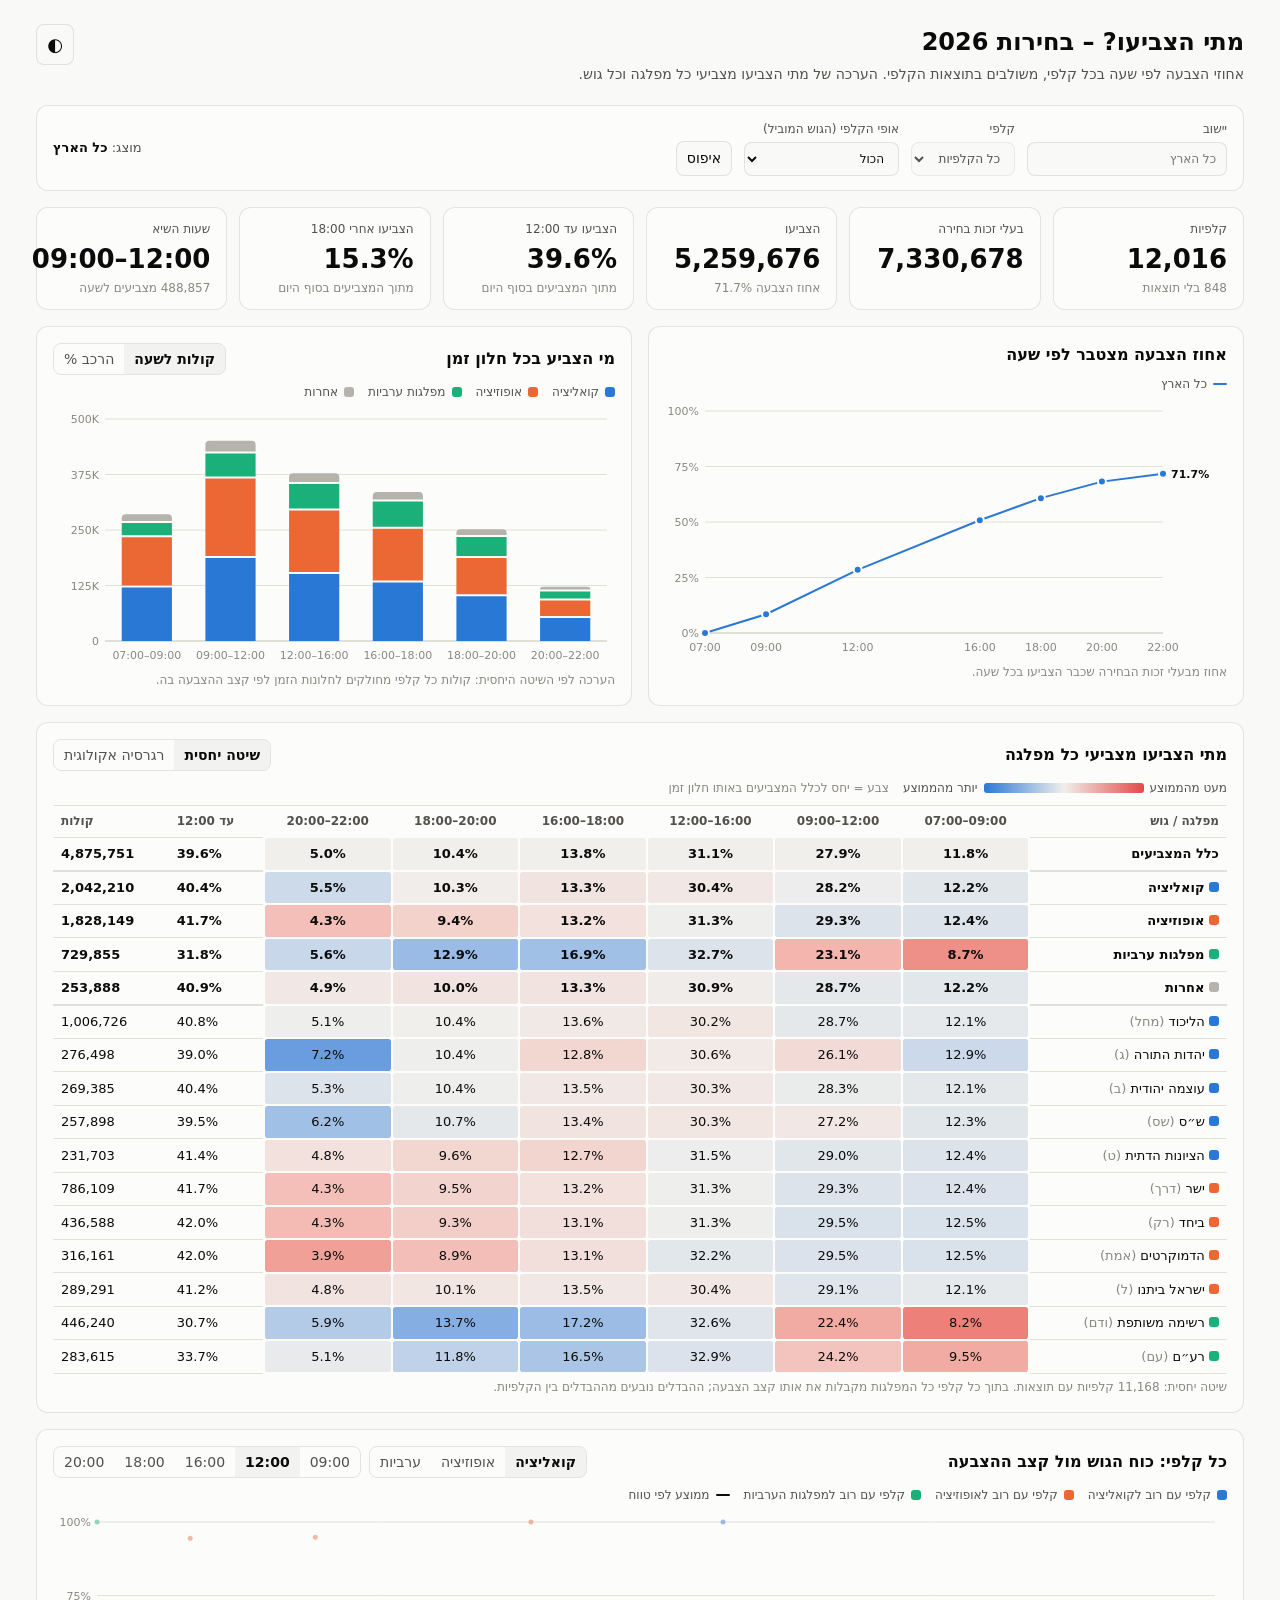
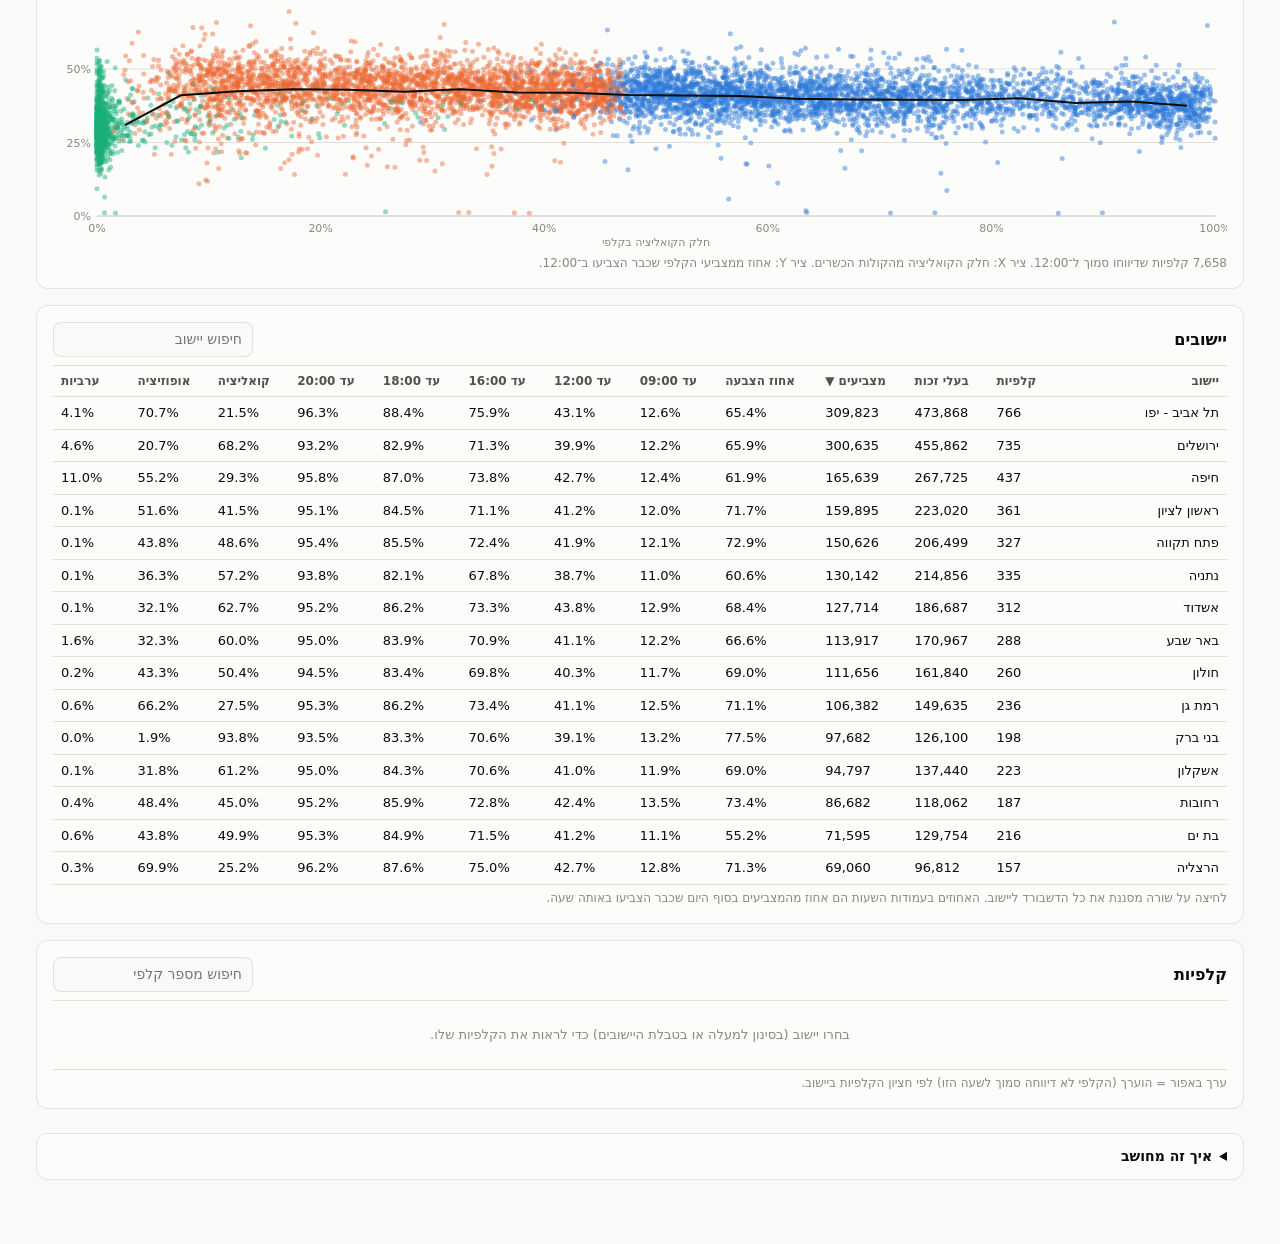
==== commit eebf4893: "Fix heat-table scale legend direction for RTL layout Co-Authored-By: Claude Opus 5.5 <noreply@anthro" ====
--- a/docs/index.html
+++ b/docs/index.html
@@ -141,7 +141,7 @@
 .heat td.c { text-align: center; font-variant-numeric: tabular-nums; border: 2px solid var(--surface); border-radius: 6px; }
 .scale { display: flex; align-items: center; gap: 6px; font-size: 12px; color: var(--ink-2); flex-wrap: wrap; }
 .scale .bar { width: 160px; height: 10px; border-radius: 3px;
-  background: linear-gradient(to left, var(--pos), var(--mid), var(--neg)); }
+  background: linear-gradient(to left, var(--neg), var(--mid), var(--pos)); }
 .imp { color: var(--muted); }
 .empty { color: var(--muted); padding: 24px 0; text-align: center; }
 details { margin-top: 24px; background: var(--surface); border: 1px solid var(--border); border-radius: 12px; padding: 12px 16px; }
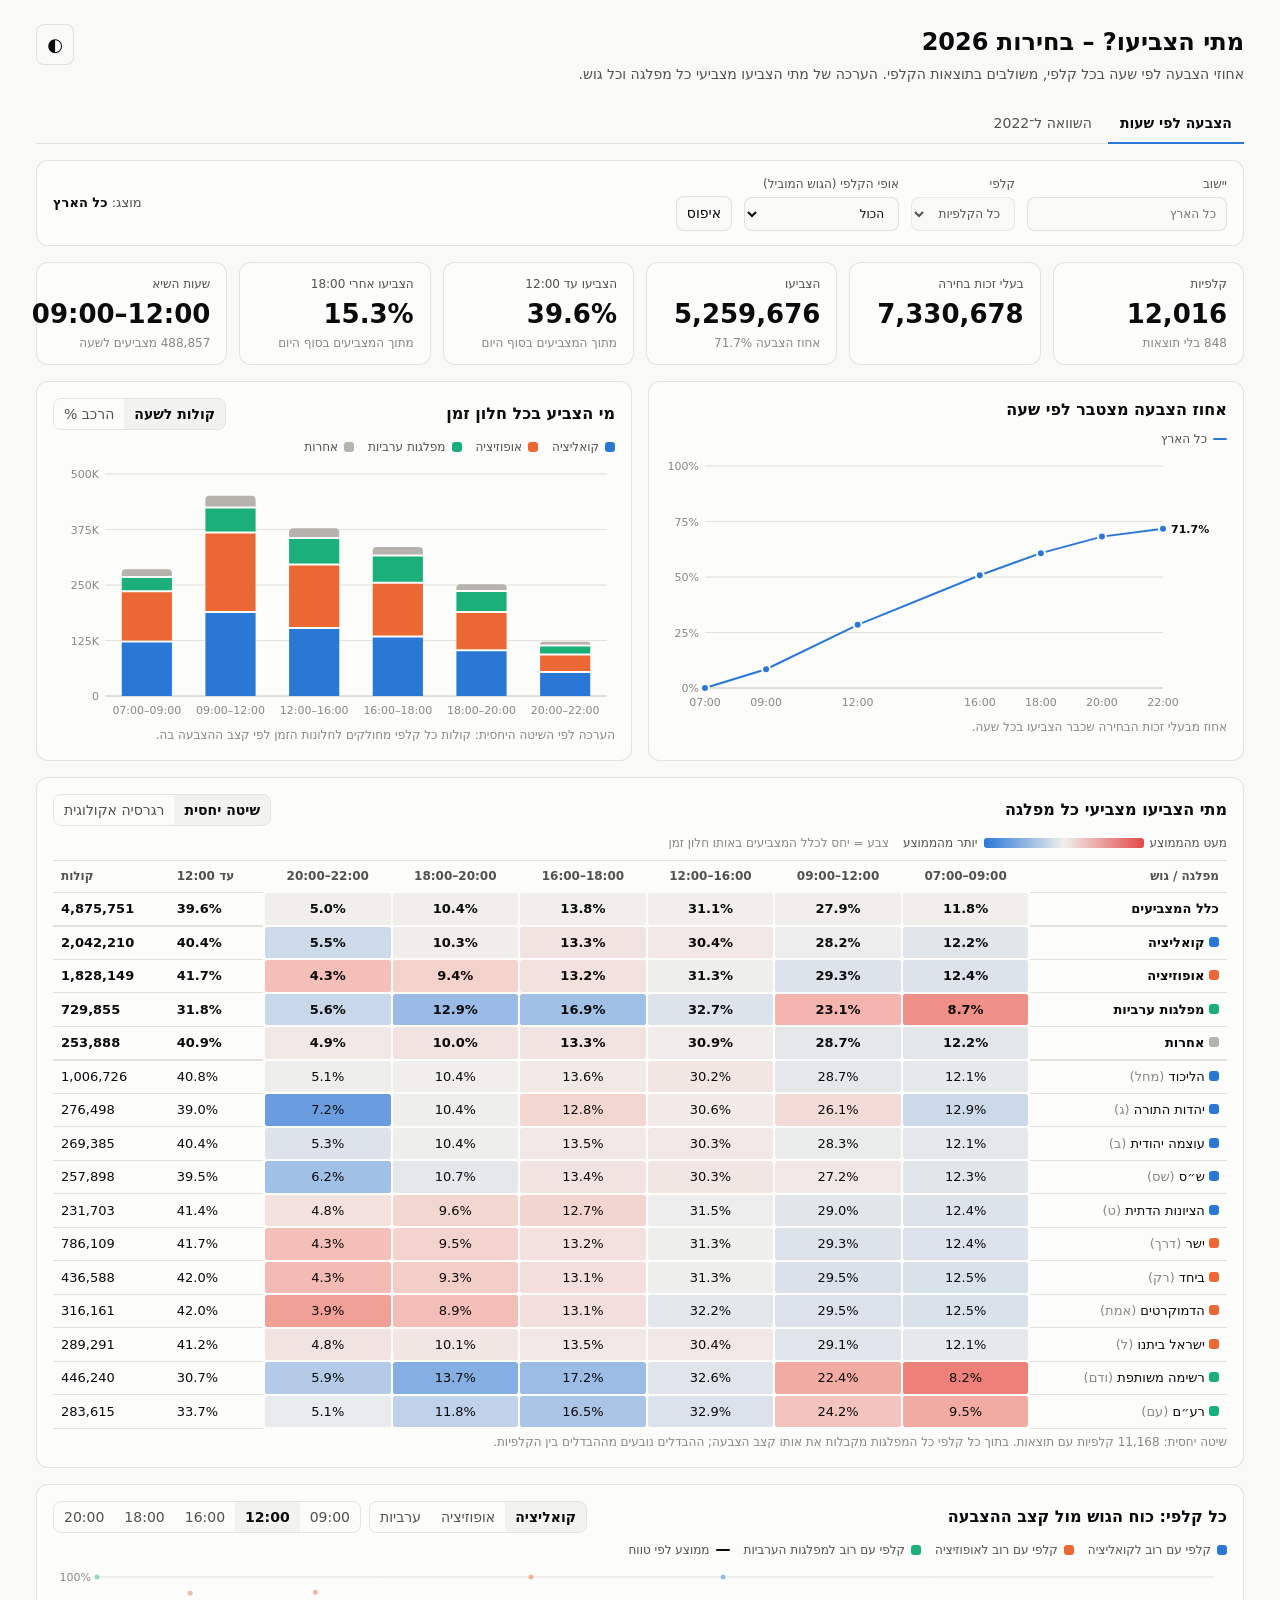
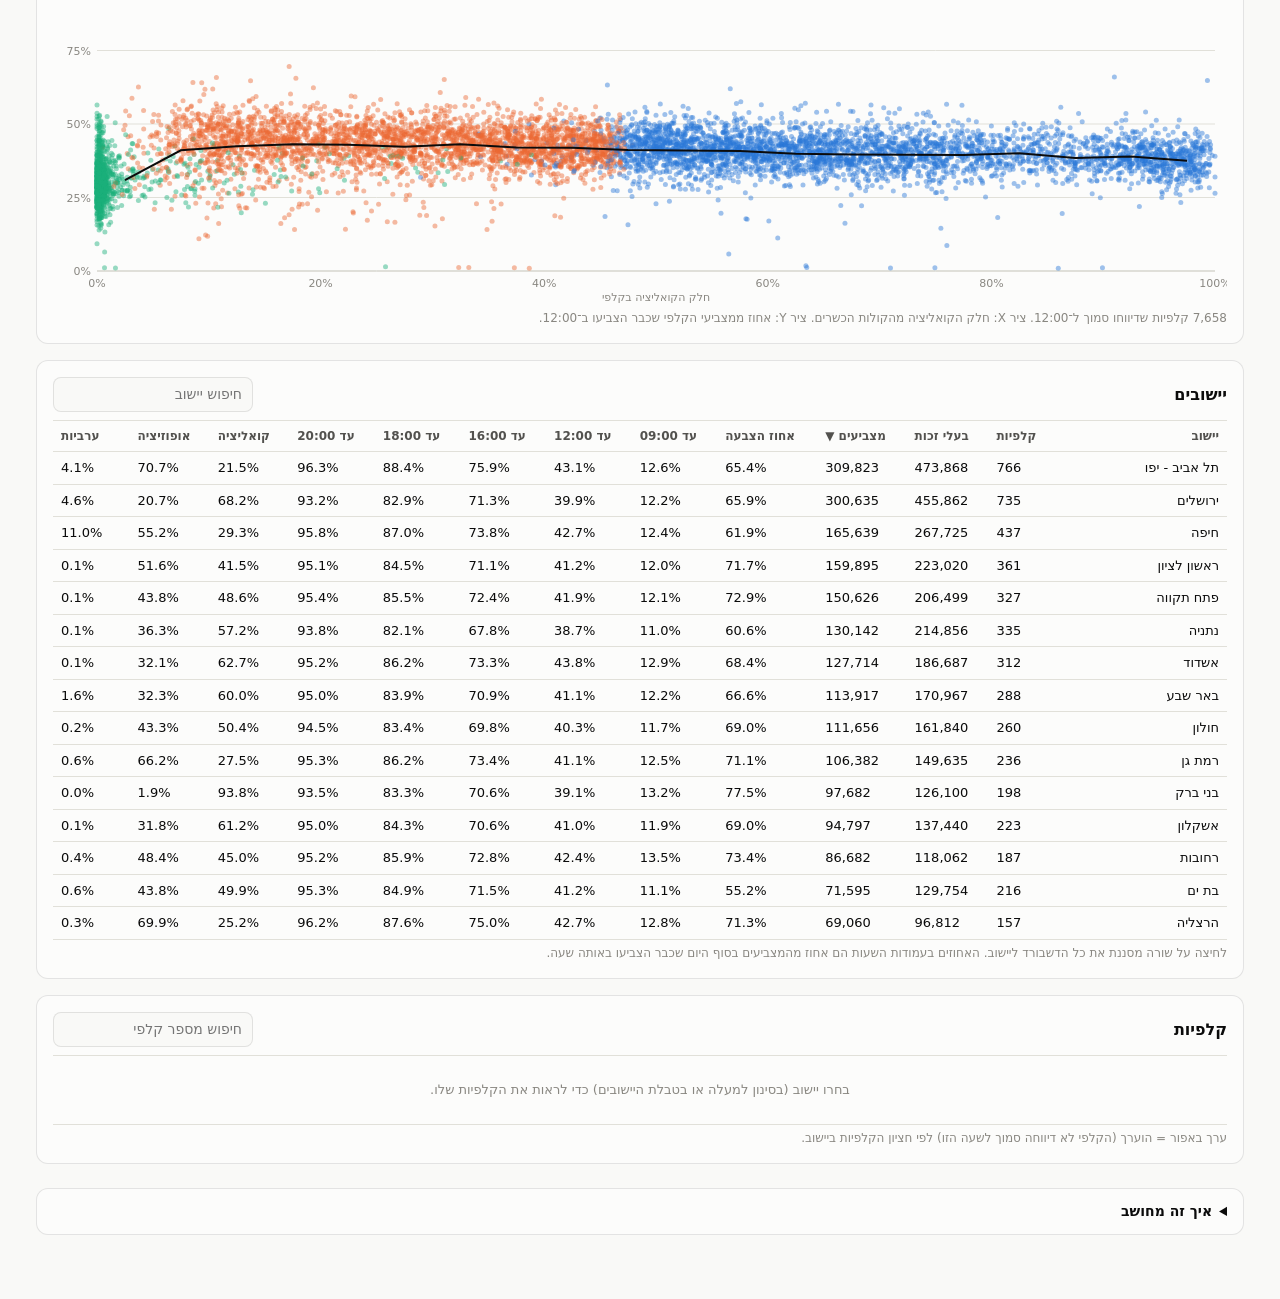
==== commit 858488af: "Add 2022 vs 2026 city comparison page with statistical tests Maps 2022 parties onto their 2026 succe" ====
--- a/docs/index.html
+++ b/docs/index.html
@@ -4,152 +4,7 @@
 <meta charset="utf-8">
 <meta name="viewport" content="width=device-width, initial-scale=1">
 <title>הצבעה לפי שעות – בחירות 2026</title>
-<style>
-:root {
-  color-scheme: light;
-  --page: #f9f9f7;
-  --surface: #fcfcfb;
-  --ink: #0b0b0b;
-  --ink-2: #52514e;
-  --muted: #898781;
-  --grid: #e1e0d9;
-  --axis: #c3c2b7;
-  --border: rgba(11,11,11,0.10);
-  --wash: rgba(11,11,11,0.04);
-  --coalition: #2a78d6;
-  --opposition: #eb6834;
-  --arab: #1baf7a;
-  --other: #b5b3ab;
-  --national: #898781;
-  --pos: #2a78d6;
-  --neg: #e34948;
-  --mid: #f0efec;
-  --accent: #2a78d6;
-}
-@media (prefers-color-scheme: dark) {
-  :root:not([data-theme="light"]) {
-    color-scheme: dark;
-    --page: #0d0d0d;
-    --surface: #1a1a19;
-    --ink: #f0efec;
-    --ink-2: #c3c2b7;
-    --muted: #898781;
-    --grid: #2c2c2a;
-    --axis: #383835;
-    --border: rgba(255,255,255,0.10);
-    --wash: rgba(255,255,255,0.05);
-    --coalition: #3987e5;
-    --opposition: #d95926;
-    --arab: #199e70;
-    --other: #5f5e5a;
-    --pos: #3987e5;
-    --neg: #e66767;
-    --mid: #383835;
-    --accent: #3987e5;
-  }
-}
-:root[data-theme="dark"] {
-  color-scheme: dark;
-  --page: #0d0d0d;
-  --surface: #1a1a19;
-  --ink: #f0efec;
-  --ink-2: #c3c2b7;
-  --muted: #898781;
-  --grid: #2c2c2a;
-  --axis: #383835;
-  --border: rgba(255,255,255,0.10);
-  --wash: rgba(255,255,255,0.05);
-  --coalition: #3987e5;
-  --opposition: #d95926;
-  --arab: #199e70;
-  --other: #5f5e5a;
-  --pos: #3987e5;
-  --neg: #e66767;
-  --mid: #383835;
-  --accent: #3987e5;
-}
-* { box-sizing: border-box; }
-body {
-  margin: 0; background: var(--page); color: var(--ink);
-  font: 14px/1.5 system-ui, -apple-system, "Segoe UI", Arial, sans-serif;
-}
-main { max-width: 1240px; margin: 0 auto; padding: 24px 16px 64px; }
-h1 { font-size: 24px; margin: 0 0 4px; font-weight: 650; }
-h2 { font-size: 16px; margin: 0; font-weight: 600; }
-.sub { color: var(--ink-2); margin: 0 0 20px; }
-.note { color: var(--muted); font-size: 12px; margin: 4px 0 0; }
-.filters {
-  display: flex; flex-wrap: wrap; gap: 12px; align-items: end;
-  background: var(--surface); border: 1px solid var(--border); border-radius: 12px;
-  padding: 14px 16px; margin-bottom: 16px; position: sticky; top: 0; z-index: 5;
-}
-.filters label { display: flex; flex-direction: column; gap: 4px; font-size: 12px; color: var(--ink-2); }
-input, select, button {
-  font: inherit; color: var(--ink); background: var(--page);
-  border: 1px solid var(--border); border-radius: 8px; padding: 6px 10px; min-height: 34px;
-}
-input[type=search] { width: 200px; }
-button { cursor: pointer; }
-button:hover, select:hover { background: var(--wash); }
-.seg { display: inline-flex; border: 1px solid var(--border); border-radius: 8px; overflow: hidden; }
-.seg button { border: 0; border-radius: 0; min-height: 30px; padding: 4px 10px; background: transparent; color: var(--ink-2); }
-.seg button.on { background: var(--wash); color: var(--ink); font-weight: 600; }
-.selection { font-size: 13px; color: var(--ink-2); margin-inline-start: auto; align-self: center; }
-.selection b { color: var(--ink); }
-.kpis { display: grid; grid-template-columns: repeat(auto-fit, minmax(170px, 1fr)); gap: 12px; margin-bottom: 16px; }
-.kpi { background: var(--surface); border: 1px solid var(--border); border-radius: 12px; padding: 12px 16px; }
-.kpi .k { font-size: 12px; color: var(--ink-2); }
-.kpi .v { font-size: 26px; font-weight: 600; margin-top: 2px; white-space: nowrap; }
-.kpi .d { font-size: 12px; color: var(--muted); }
-.grid { display: grid; grid-template-columns: 1fr 1fr; gap: 16px; }
-@media (max-width: 900px) { .grid { grid-template-columns: 1fr; } }
-.card {
-  background: var(--surface); border: 1px solid var(--border); border-radius: 12px;
-  padding: 16px; min-width: 0;
-}
-.card.wide { grid-column: 1 / -1; }
-@media (max-width: 700px) { .filters { position: static; } input[type=search] { width: 100%; } .filters label { flex: 1 1 140px; } }
-.card-head { display: flex; flex-wrap: wrap; gap: 8px 12px; align-items: center; justify-content: space-between; margin-bottom: 8px; }
-.legend { display: flex; flex-wrap: wrap; gap: 4px 14px; font-size: 12px; color: var(--ink-2); margin: 4px 0 6px; }
-.legend span { display: inline-flex; align-items: center; gap: 6px; }
-.sw { width: 10px; height: 10px; border-radius: 3px; display: inline-block; }
-.sw.line { height: 2px; width: 14px; border-radius: 1px; }
-svg { display: block; width: 100%; overflow: visible; direction: ltr; }
-svg text { fill: var(--muted); font-size: 11px; font-family: inherit; }
-.chart { position: relative; }
-canvas { display: block; width: 100%; }
-.tip {
-  position: fixed; pointer-events: none; z-index: 20; display: none;
-  background: var(--surface); color: var(--ink); border: 1px solid var(--border);
-  border-radius: 8px; padding: 8px 10px; font-size: 12px; box-shadow: 0 4px 16px rgba(0,0,0,.12);
-  min-width: 140px; max-width: 260px;
-}
-.tip .t { font-weight: 600; margin-bottom: 4px; }
-.tip .r { display: flex; justify-content: space-between; gap: 12px; }
-.tip .r span:first-child { display: inline-flex; align-items: center; gap: 6px; color: var(--ink-2); }
-.tablewrap { overflow: auto; max-height: 520px; border-top: 1px solid var(--grid); }
-table { border-collapse: collapse; width: 100%; font-size: 13px; }
-th, td { padding: 6px 8px; text-align: start; white-space: nowrap; border-bottom: 1px solid var(--grid); }
-td.n, th.n { text-align: end; font-variant-numeric: tabular-nums; }
-thead th { position: sticky; top: 0; background: var(--surface); color: var(--ink-2); font-weight: 600; font-size: 12px; z-index: 1; }
-th.sortable { cursor: pointer; user-select: none; }
-th.sortable:hover { color: var(--ink); }
-tbody tr.click { cursor: pointer; }
-tbody tr.click:hover td { background: var(--wash); }
-tr.group td { font-weight: 600; }
-tr.sep td { border-top: 2px solid var(--grid); }
-.heat td.c { text-align: center; font-variant-numeric: tabular-nums; border: 2px solid var(--surface); border-radius: 6px; }
-.scale { display: flex; align-items: center; gap: 6px; font-size: 12px; color: var(--ink-2); flex-wrap: wrap; }
-.scale .bar { width: 160px; height: 10px; border-radius: 3px;
-  background: linear-gradient(to left, var(--neg), var(--mid), var(--pos)); }
-.imp { color: var(--muted); }
-.empty { color: var(--muted); padding: 24px 0; text-align: center; }
-details { margin-top: 24px; background: var(--surface); border: 1px solid var(--border); border-radius: 12px; padding: 12px 16px; }
-details summary { cursor: pointer; font-weight: 600; }
-details p, details li { color: var(--ink-2); }
-.theme { position: absolute; inset-inline-end: 0; top: 0; font-size: 18px; width: 38px; }
-header { position: relative; }
-</style>
+<link rel="stylesheet" href="style.css">
 </head>
 <body>
 <main>
@@ -158,6 +13,7 @@
   <p class="sub">אחוזי הצבעה לפי שעה בכל קלפי, משולבים בתוצאות הקלפי. הערכה של מתי הצביעו מצביעי כל מפלגה וכל גוש.</p>
   <button class="theme" id="theme" title="החלפת ערכת צבעים">◐</button>
 </header>
+<nav class="tabs"><a href="index.html" class="on">הצבעה לפי שעות</a><a href="compare.html">השוואה ל־2022</a></nav>
 
 <div class="filters">
   <label>יישוב
--- a/docs/style.css
+++ b/docs/style.css
@@ -0,0 +1,148 @@
+:root {
+  color-scheme: light;
+  --page: #f9f9f7;
+  --surface: #fcfcfb;
+  --ink: #0b0b0b;
+  --ink-2: #52514e;
+  --muted: #898781;
+  --grid: #e1e0d9;
+  --axis: #c3c2b7;
+  --border: rgba(11,11,11,0.10);
+  --wash: rgba(11,11,11,0.04);
+  --coalition: #2a78d6;
+  --opposition: #eb6834;
+  --arab: #1baf7a;
+  --other: #b5b3ab;
+  --national: #898781;
+  --pos: #2a78d6;
+  --neg: #e34948;
+  --mid: #f0efec;
+  --accent: #2a78d6;
+}
+@media (prefers-color-scheme: dark) {
+  :root:not([data-theme="light"]) {
+    color-scheme: dark;
+    --page: #0d0d0d;
+    --surface: #1a1a19;
+    --ink: #f0efec;
+    --ink-2: #c3c2b7;
+    --muted: #898781;
+    --grid: #2c2c2a;
+    --axis: #383835;
+    --border: rgba(255,255,255,0.10);
+    --wash: rgba(255,255,255,0.05);
+    --coalition: #3987e5;
+    --opposition: #d95926;
+    --arab: #199e70;
+    --other: #5f5e5a;
+    --pos: #3987e5;
+    --neg: #e66767;
+    --mid: #383835;
+    --accent: #3987e5;
+  }
+}
+:root[data-theme="dark"] {
+  color-scheme: dark;
+  --page: #0d0d0d;
+  --surface: #1a1a19;
+  --ink: #f0efec;
+  --ink-2: #c3c2b7;
+  --muted: #898781;
+  --grid: #2c2c2a;
+  --axis: #383835;
+  --border: rgba(255,255,255,0.10);
+  --wash: rgba(255,255,255,0.05);
+  --coalition: #3987e5;
+  --opposition: #d95926;
+  --arab: #199e70;
+  --other: #5f5e5a;
+  --pos: #3987e5;
+  --neg: #e66767;
+  --mid: #383835;
+  --accent: #3987e5;
+}
+* { box-sizing: border-box; }
+body {
+  margin: 0; background: var(--page); color: var(--ink);
+  font: 14px/1.5 system-ui, -apple-system, "Segoe UI", Arial, sans-serif;
+}
+main { max-width: 1240px; margin: 0 auto; padding: 24px 16px 64px; }
+h1 { font-size: 24px; margin: 0 0 4px; font-weight: 650; }
+h2 { font-size: 16px; margin: 0; font-weight: 600; }
+.sub { color: var(--ink-2); margin: 0 0 20px; }
+.note { color: var(--muted); font-size: 12px; margin: 4px 0 0; }
+.filters {
+  display: flex; flex-wrap: wrap; gap: 12px; align-items: end;
+  background: var(--surface); border: 1px solid var(--border); border-radius: 12px;
+  padding: 14px 16px; margin-bottom: 16px; position: sticky; top: 0; z-index: 5;
+}
+.filters label { display: flex; flex-direction: column; gap: 4px; font-size: 12px; color: var(--ink-2); }
+input, select, button {
+  font: inherit; color: var(--ink); background: var(--page);
+  border: 1px solid var(--border); border-radius: 8px; padding: 6px 10px; min-height: 34px;
+}
+input[type=search] { width: 200px; }
+button { cursor: pointer; }
+button:hover, select:hover { background: var(--wash); }
+.seg { display: inline-flex; border: 1px solid var(--border); border-radius: 8px; overflow: hidden; }
+.seg button { border: 0; border-radius: 0; min-height: 30px; padding: 4px 10px; background: transparent; color: var(--ink-2); }
+.seg button.on { background: var(--wash); color: var(--ink); font-weight: 600; }
+.selection { font-size: 13px; color: var(--ink-2); margin-inline-start: auto; align-self: center; }
+.selection b { color: var(--ink); }
+.kpis { display: grid; grid-template-columns: repeat(auto-fit, minmax(170px, 1fr)); gap: 12px; margin-bottom: 16px; }
+.kpi { background: var(--surface); border: 1px solid var(--border); border-radius: 12px; padding: 12px 16px; }
+.kpi .k { font-size: 12px; color: var(--ink-2); }
+.kpi .v { font-size: 26px; font-weight: 600; margin-top: 2px; white-space: nowrap; }
+.kpi .d { font-size: 12px; color: var(--muted); }
+.grid { display: grid; grid-template-columns: 1fr 1fr; gap: 16px; }
+@media (max-width: 900px) { .grid { grid-template-columns: 1fr; } }
+.card {
+  background: var(--surface); border: 1px solid var(--border); border-radius: 12px;
+  padding: 16px; min-width: 0;
+}
+.card.wide { grid-column: 1 / -1; }
+@media (max-width: 700px) { .filters { position: static; } input[type=search] { width: 100%; } .filters label { flex: 1 1 140px; } }
+.card-head { display: flex; flex-wrap: wrap; gap: 8px 12px; align-items: center; justify-content: space-between; margin-bottom: 8px; }
+.legend { display: flex; flex-wrap: wrap; gap: 4px 14px; font-size: 12px; color: var(--ink-2); margin: 4px 0 6px; }
+.legend span { display: inline-flex; align-items: center; gap: 6px; }
+.sw { width: 10px; height: 10px; border-radius: 3px; display: inline-block; }
+.sw.line { height: 2px; width: 14px; border-radius: 1px; }
+svg { display: block; width: 100%; overflow: visible; direction: ltr; }
+svg text { fill: var(--muted); font-size: 11px; font-family: inherit; }
+.chart { position: relative; }
+canvas { display: block; width: 100%; }
+.tip {
+  position: fixed; pointer-events: none; z-index: 20; display: none;
+  background: var(--surface); color: var(--ink); border: 1px solid var(--border);
+  border-radius: 8px; padding: 8px 10px; font-size: 12px; box-shadow: 0 4px 16px rgba(0,0,0,.12);
+  min-width: 140px; max-width: 260px;
+}
+.tip .t { font-weight: 600; margin-bottom: 4px; }
+.tip .r { display: flex; justify-content: space-between; gap: 12px; }
+.tip .r span:first-child { display: inline-flex; align-items: center; gap: 6px; color: var(--ink-2); }
+.tablewrap { overflow: auto; max-height: 520px; border-top: 1px solid var(--grid); }
+table { border-collapse: collapse; width: 100%; font-size: 13px; }
+th, td { padding: 6px 8px; text-align: start; white-space: nowrap; border-bottom: 1px solid var(--grid); }
+td.n, th.n { text-align: end; font-variant-numeric: tabular-nums; }
+thead th { position: sticky; top: 0; background: var(--surface); color: var(--ink-2); font-weight: 600; font-size: 12px; z-index: 1; }
+th.sortable { cursor: pointer; user-select: none; }
+th.sortable:hover { color: var(--ink); }
+tbody tr.click { cursor: pointer; }
+tbody tr.click:hover td { background: var(--wash); }
+tr.group td { font-weight: 600; }
+tr.sep td { border-top: 2px solid var(--grid); }
+.heat td.c { text-align: center; font-variant-numeric: tabular-nums; border: 2px solid var(--surface); border-radius: 6px; }
+.scale { display: flex; align-items: center; gap: 6px; font-size: 12px; color: var(--ink-2); flex-wrap: wrap; }
+.scale .bar { width: 160px; height: 10px; border-radius: 3px;
+  background: linear-gradient(to left, var(--neg), var(--mid), var(--pos)); }
+.imp { color: var(--muted); }
+.empty { color: var(--muted); padding: 24px 0; text-align: center; }
+details { margin-top: 24px; background: var(--surface); border: 1px solid var(--border); border-radius: 12px; padding: 12px 16px; }
+details summary { cursor: pointer; font-weight: 600; }
+details p, details li { color: var(--ink-2); }
+.theme { position: absolute; inset-inline-end: 0; top: 0; font-size: 18px; width: 38px; }
+header { position: relative; }
+nav.tabs { display: flex; gap: 4px; margin: 0 0 16px; border-bottom: 1px solid var(--grid); }
+nav.tabs a { padding: 8px 12px; color: var(--ink-2); text-decoration: none; border-bottom: 2px solid transparent; margin-bottom: -1px; }
+nav.tabs a:hover { color: var(--ink); }
+nav.tabs a.on { color: var(--ink); font-weight: 600; border-bottom-color: var(--accent); }
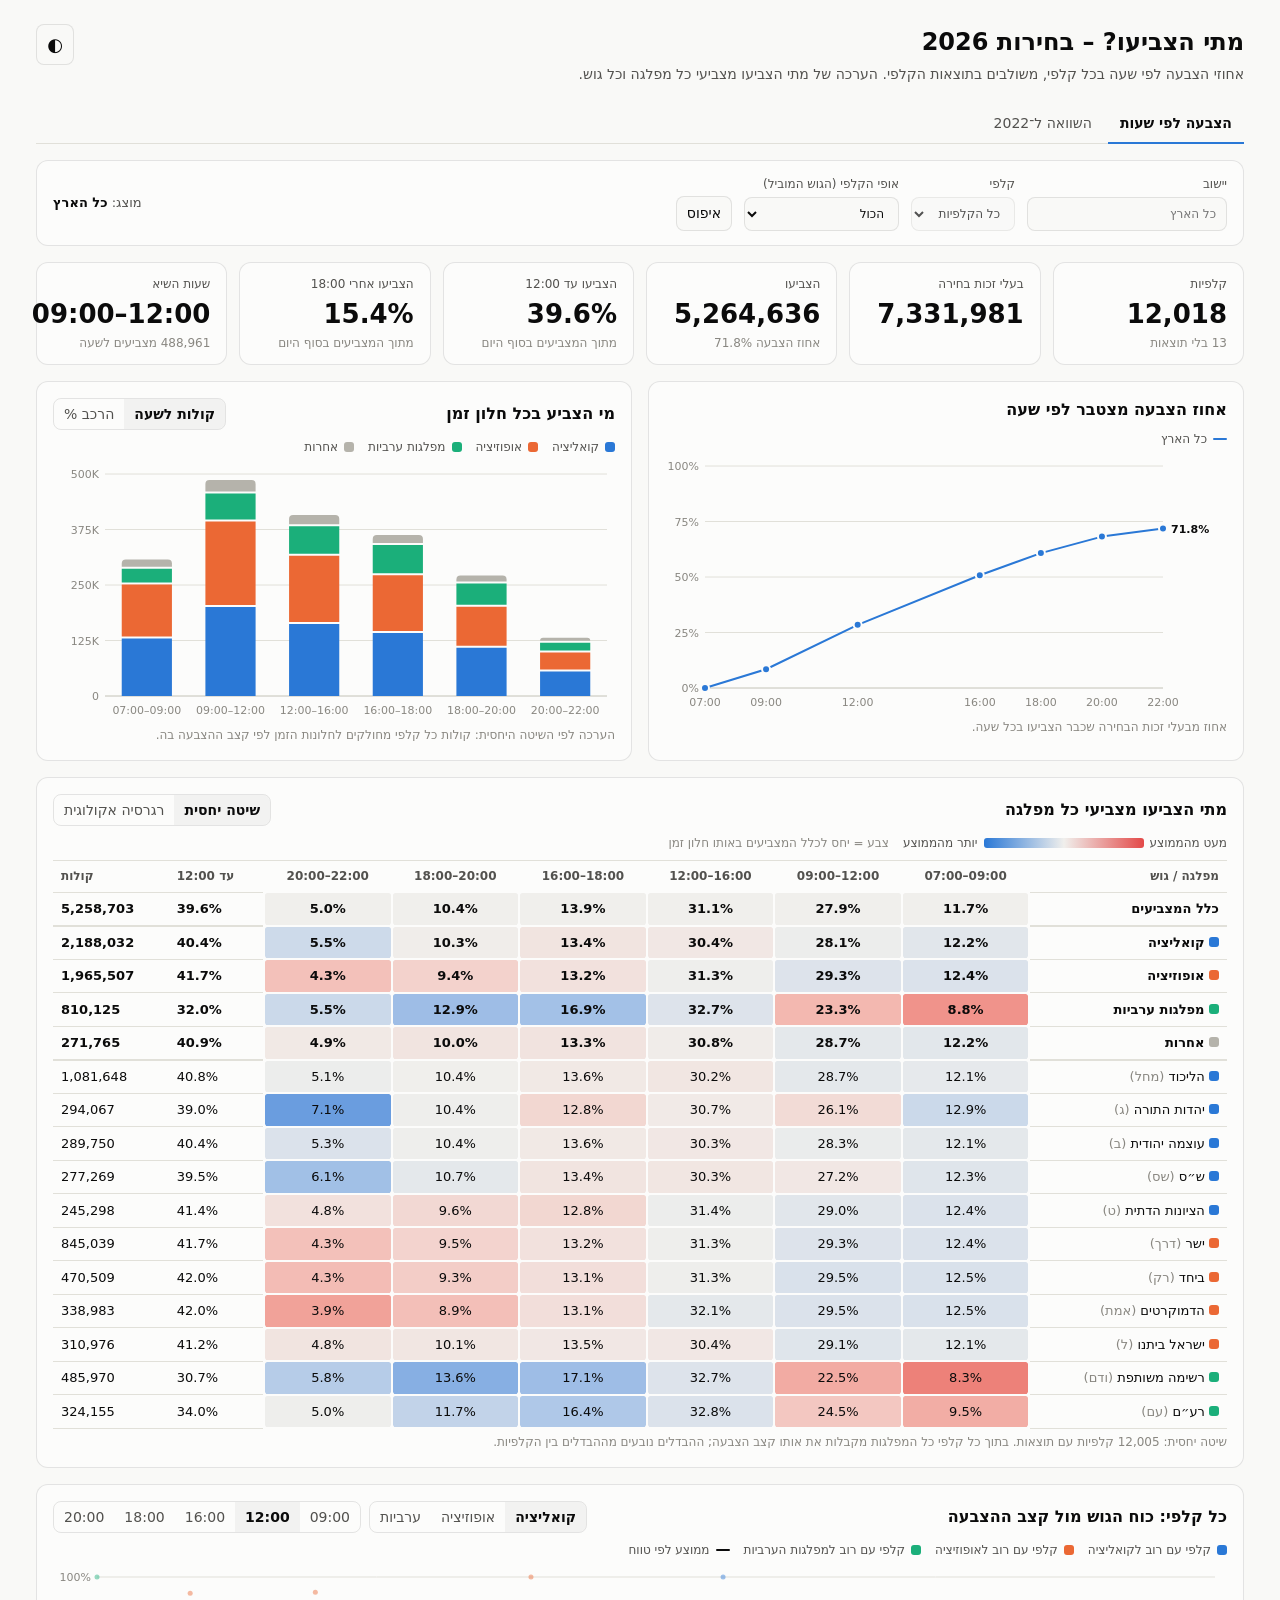
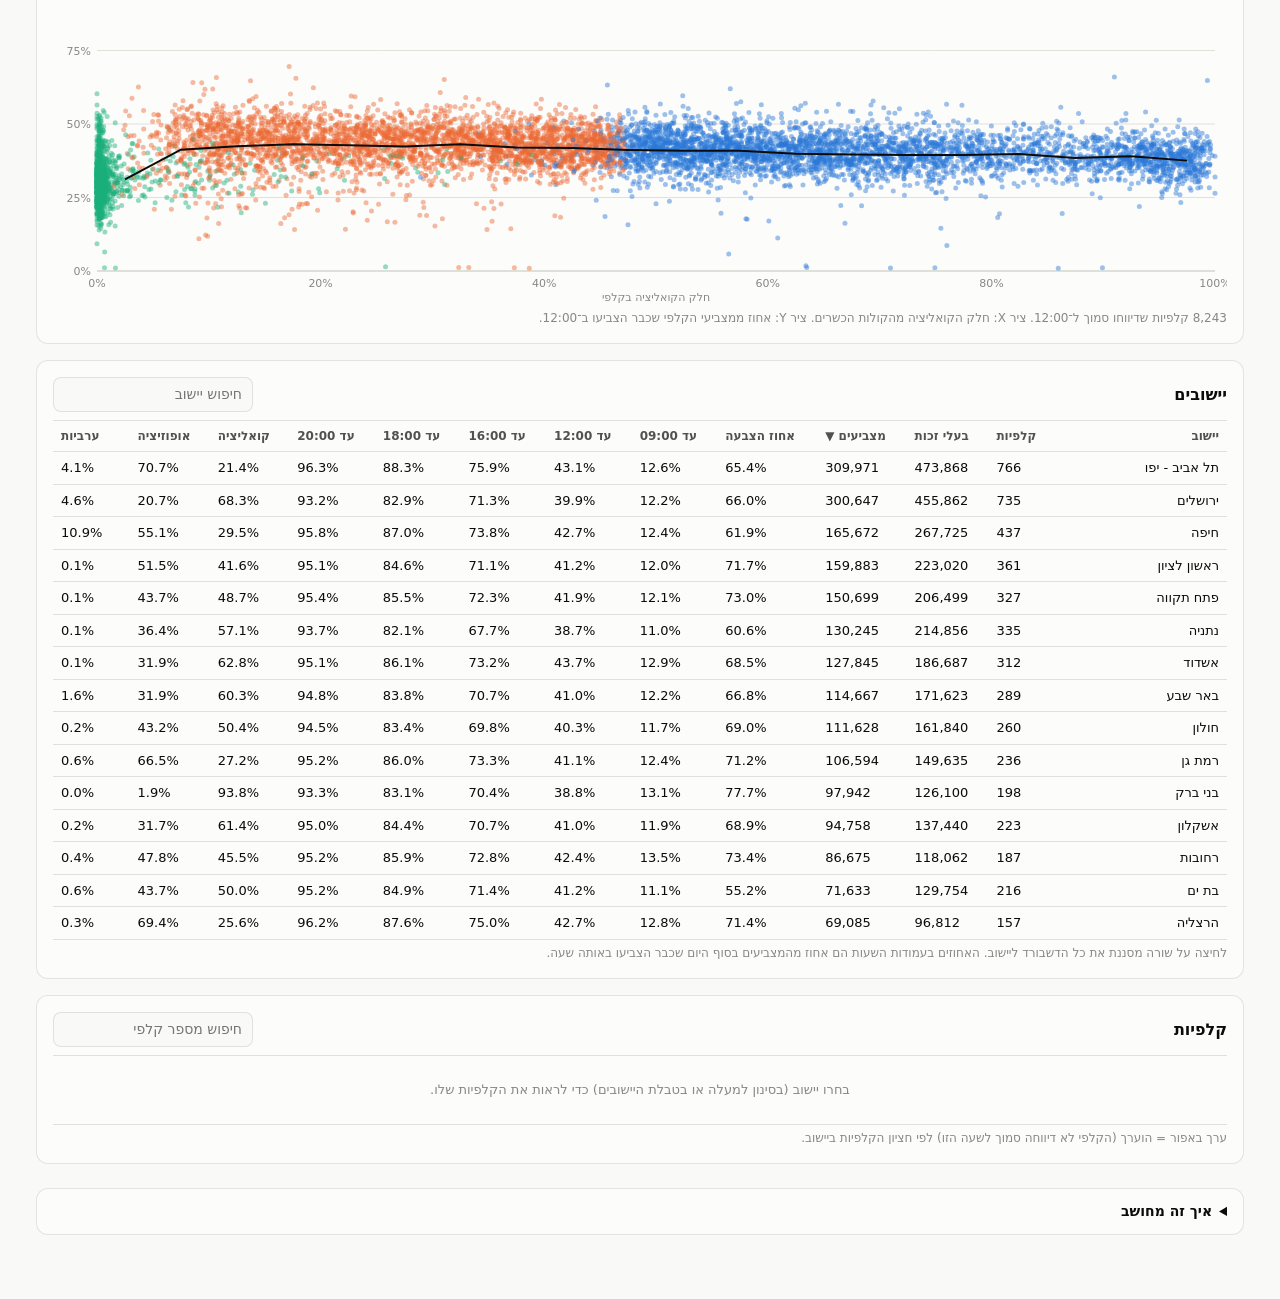
==== commit e09bc8d1: "Update dashboards with the latest 2026 ballot and city results Rebuild data from the updated expb.cs" ====
--- a/docs/index.html
+++ b/docs/index.html
@@ -101,9 +101,10 @@
 <details>
   <summary>איך זה מחושב</summary>
   <ul>
-    <li><b>חיבור הקבצים:</b> הקלפיות מחוברות לפי סמל יישוב + מספר ברזל. 848 קלפיות שמופיעות בקובצי ההצבעה חסרות בקובץ התוצאות; הן נכללות באחוזי ההצבעה אך לא בחישובי המפלגות.</li>
+    <li><b>חיבור הקבצים:</b> הקלפיות מחוברות לפי סמל יישוב + מספר ברזל. <span id="mNoRes"></span> קלפיות שמופיעות בקובצי ההצבעה חסרות בקובץ התוצאות; הן נכללות באחוזי ההצבעה אך לא בחישובי המפלגות. <span id="mNoHourly"></span> קלפיות מופיעות בתוצאות בלי אף דיווח שעתי, ולכן כל השעות שלהן מוערכות לפי היישוב.</li>
+    <li><b>מעטפות חיצוניות:</b> כ־<span id="mEnv"></span> קולות במעטפות חיצוניות (חיילים, בתי חולים ועוד) לא שויכו ליישוב ואין להם דיווחי שעות, ולכן הם לא נכללים כאן.</li>
     <li><b>שעת הדיווח האמיתית:</b> לכל דיווח יש שעת עדכון, ולעיתים קלפי בקובץ של 18:00 דיווחה לאחרונה ב־12:11. לכן כל דיווח מטופל כנקודה (שעת עדכון, מספר מצביעים), והערכים לשעות העגולות מחושבים באינטרפולציה בין 07:00 (אפס), הדיווחים, וספירת המצביעים הסופית בקובץ התוצאות.</li>
-    <li><b>חוסרים:</b> קלפי שלא דיווחה בטווח של 75 דקות מהשעה מקבלת את חציון היישוב (אחוז מהמצביעים הסופיים), בתוך הגבולות של הדיווחים שלה עצמה. בבוקר זה נפוץ: ב־09:00 כ־4,100 קלפיות, ב־12:00 כ־3,800.</li>
+    <li><b>חוסרים:</b> קלפי שלא דיווחה בטווח של 75 דקות מהשעה מקבלת את חציון היישוב (אחוז מהמצביעים הסופיים), בתוך הגבולות של הדיווחים שלה עצמה. בבוקר זה נפוץ: ב־09:00 <span id="mImp9"></span> קלפיות, ב־12:00 <span id="mImp12"></span>.</li>
     <li><b>השיטה היחסית:</b> אם עד 09:00 הצביעו בקלפי 14% מהמצביעים של סוף היום, מניחים ש־14% מהקולות של כל מפלגה בקלפי ניתנו עד 09:00. זו ההנחה היחידה האפשרית ברמת קלפי בודדת, והיא מניחה שבתוך הקלפי מצביעי כל המפלגות הצביעו באותו קצב.</li>
     <li><b>רגרסיה אקולוגית:</b> בודקת על פני כל הקלפיות שבסינון האם קלפיות שבהן מפלגה חזקה מצביעות מוקדם או מאוחר, ומעריכה את חלק מצביעי כל מפלגה בכל חלון זמן (ריבועים פחותים לא שליליים, עם כיווץ קל לכיוון הממוצע כדי לייצב מפלגות קטנות). היא יכולה לחשוף הבדלים שהשיטה היחסית "מוחקת", אבל היא הערכה סטטיסטית ורגישה לרעש, במיוחד למפלגות קטנות או לסינון צר. נדרשות לפחות 60 קלפיות בלי ערכים משוערים.</li>
     <li><b>"מדגם ארצי"</b> בקובצי ההצבעה (למשל 55.7% ב־16:00) אינו סכום הקלפיות, ולכן לא נעשה בו שימוש. הנתונים כאן הם סכום הקלפיות בפועל.</li>
@@ -618,6 +619,9 @@
   render();
 });
 try { const t = localStorage.getItem("theme"); if (t) document.documentElement.dataset.theme = t; } catch (e) {}
+for (const [id, v] of [["mNoRes", D.meta.boxes_without_results], ["mNoHourly", D.meta.boxes_without_hourly],
+  ["mEnv", D.meta.envelope_voters], ["mImp9", D.meta.imputed_per_hour[0]], ["mImp12", D.meta.imputed_per_hour[1]]])
+  document.getElementById(id).textContent = fmt(v);
 let rt; addEventListener("resize", () => { clearTimeout(rt); rt = setTimeout(render, 150); });
 render();
 </script>
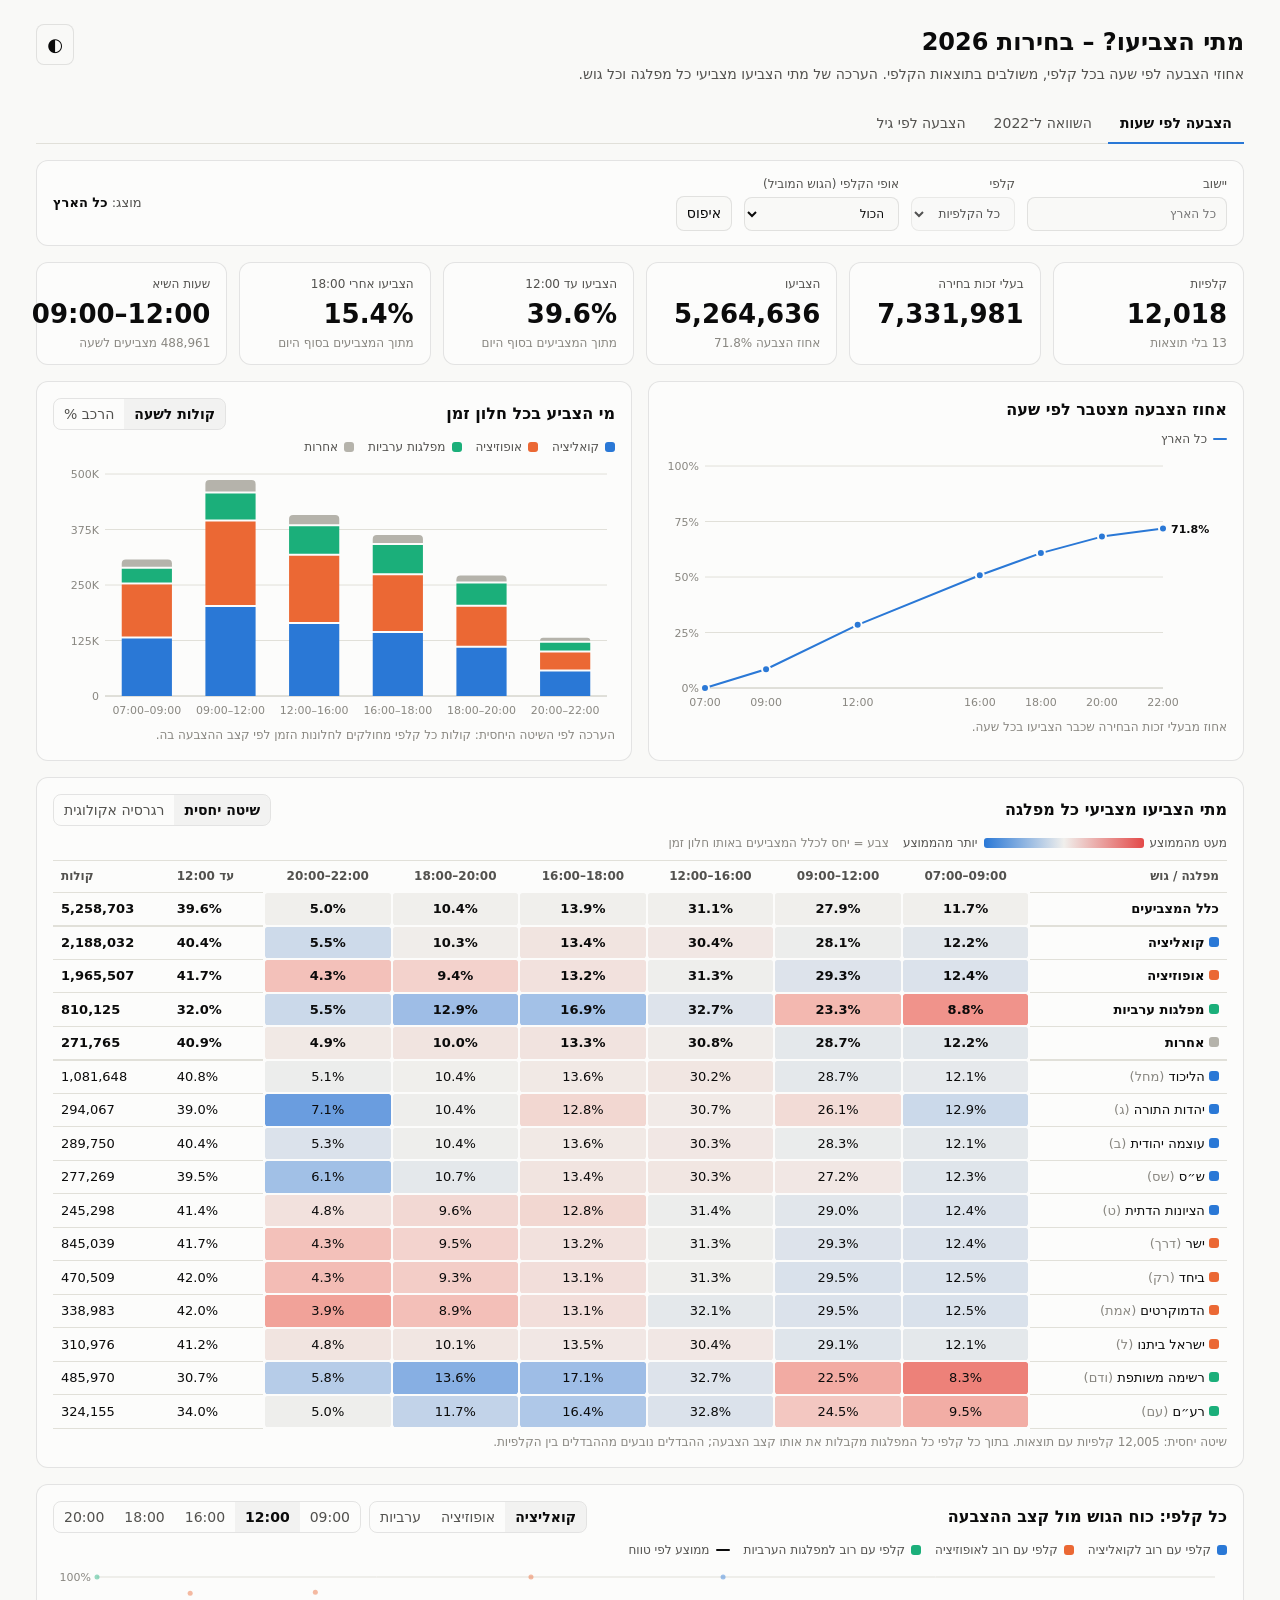
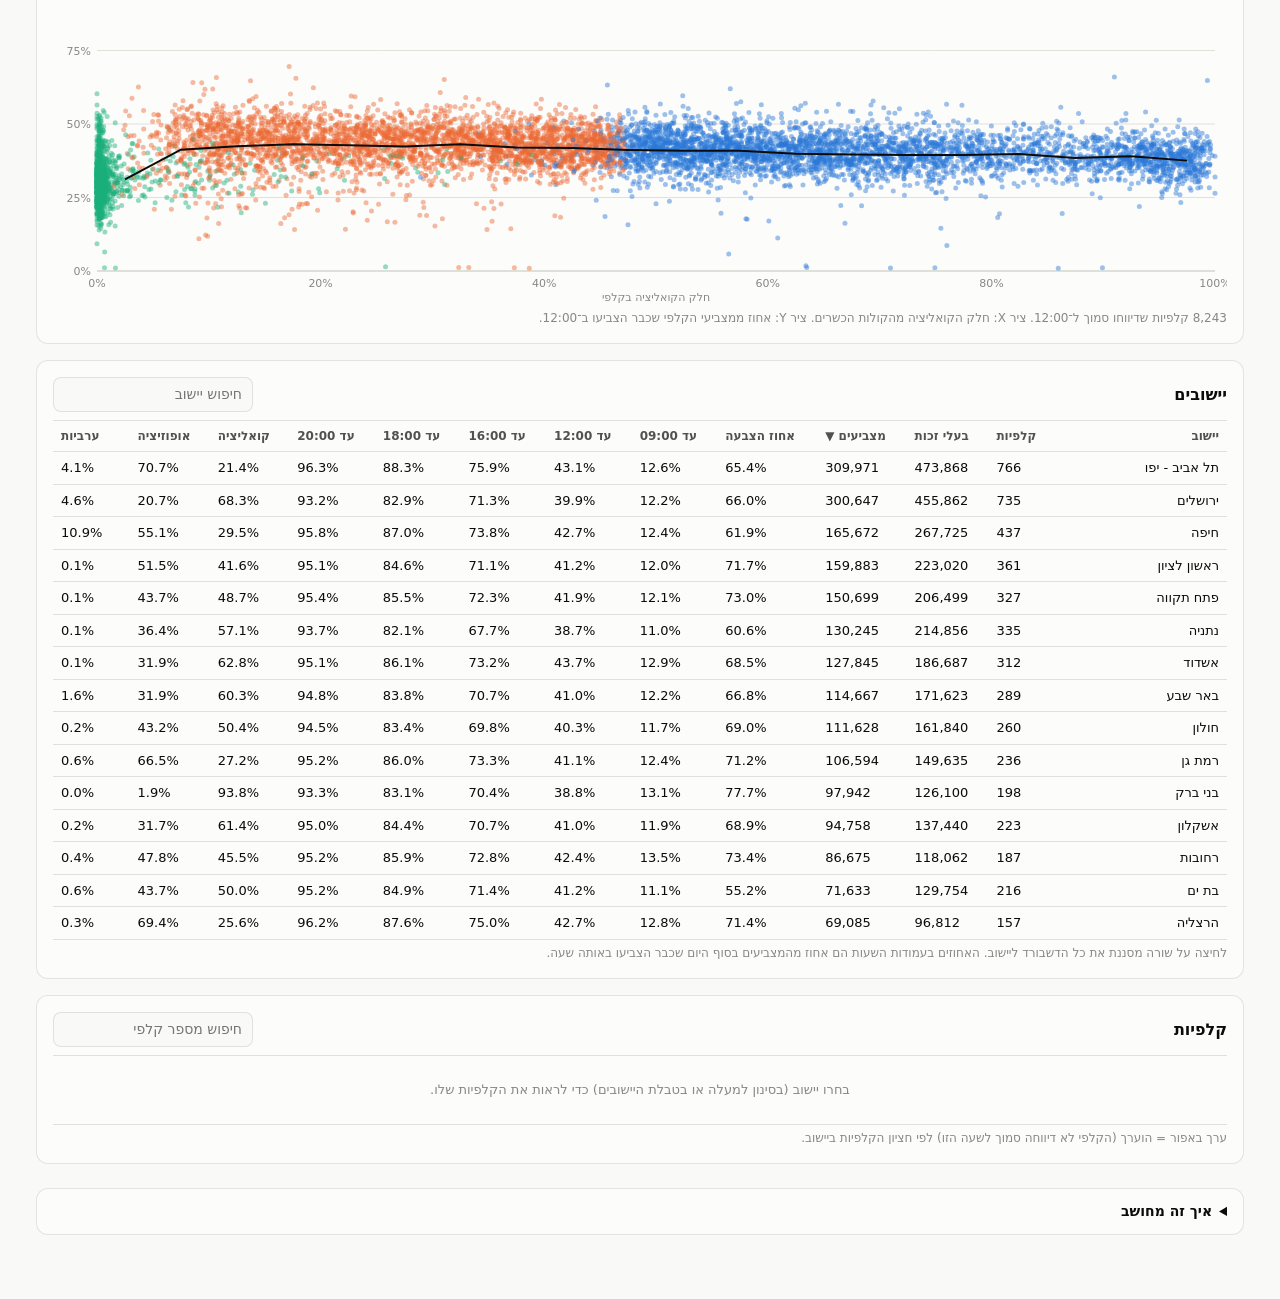
==== commit 7600a3a5: "Add voting-by-age tab using 2026 population registry data Joins population by age group per city wit" ====
--- a/docs/index.html
+++ b/docs/index.html
@@ -13,7 +13,7 @@
   <p class="sub">אחוזי הצבעה לפי שעה בכל קלפי, משולבים בתוצאות הקלפי. הערכה של מתי הצביעו מצביעי כל מפלגה וכל גוש.</p>
   <button class="theme" id="theme" title="החלפת ערכת צבעים">◐</button>
 </header>
-<nav class="tabs"><a href="index.html" class="on">הצבעה לפי שעות</a><a href="compare.html">השוואה ל־2022</a></nav>
+<nav class="tabs"><a href="index.html" class="on">הצבעה לפי שעות</a><a href="compare.html">השוואה ל־2022</a><a href="age.html">הצבעה לפי גיל</a></nav>
 
 <div class="filters">
   <label>יישוב
